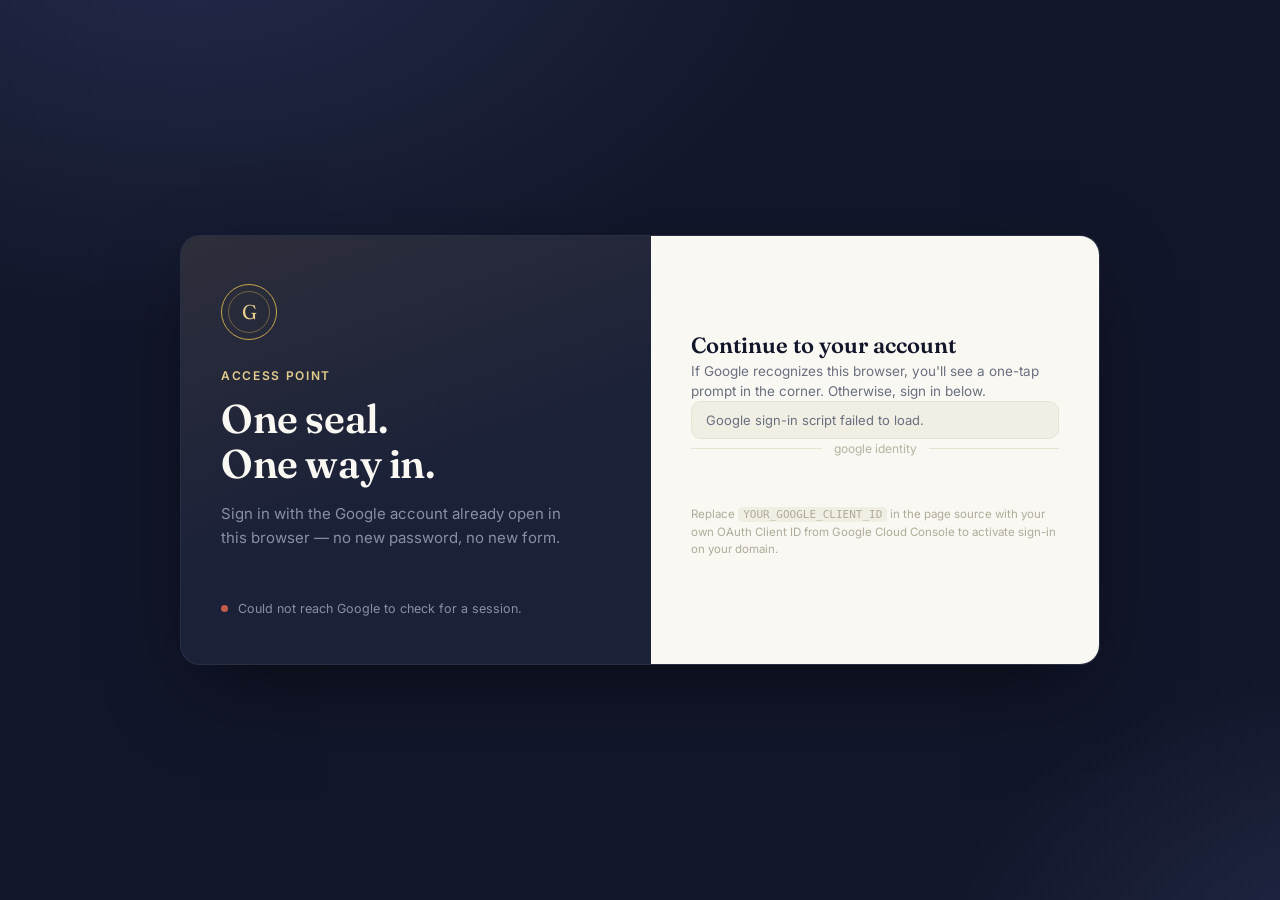
==== index.html @ 5fe0acb4 "Commit at 2026 July 15 0826" ====
<!DOCTYPE html>
<html lang="en">
<head>
<meta charset="UTF-8">
<meta name="viewport" content="width=device-width, initial-scale=1.0">
<title>Sign In — Access Point</title>
<link rel="preconnect" href="https://fonts.googleapis.com">
<link rel="preconnect" href="https://fonts.gstatic.com" crossorigin>
<link href="https://fonts.googleapis.com/css2?family=Fraunces:opsz,wght@9..144,400;9..144,600&family=Inter:wght@400;500;600;700&display=swap" rel="stylesheet">
<style>
  :root{
    --ink:#1B2138;
    --ink-deep:#12162A;
    --paper:#FAF8F3;
    --brass:#C9A54E;
    --brass-soft:#E4CD8C;
    --slate:#8890A8;
    --ok:#4E9E7A;
    --err:#C25B4A;
  }
  *{box-sizing:border-box;}
  html,body{margin:0;padding:0;}
  body{
    min-height:100vh;
    background:
      radial-gradient(1100px 700px at 15% -10%, #232B4A 0%, transparent 60%),
      radial-gradient(900px 600px at 110% 110%, #232B4A 0%, transparent 55%),
      var(--ink-deep);
    font-family:'Inter', sans-serif;
    color:var(--paper);
    display:flex;
    align-items:center;
    justify-content:center;
    padding:24px;
  }

  .stage{
    width:100%;
    max-width:920px;
    display:grid;
    grid-template-columns: 1.05fr 1fr;
    background:var(--ink);
    border-radius:20px;
    overflow:hidden;
    box-shadow: 0 30px 80px -20px rgba(0,0,0,0.6);
    border:1px solid rgba(255,255,255,0.06);
  }

  /* ---- Left: identity / brand panel ---- */
  .brand{
    padding:48px 40px;
    display:flex;
    flex-direction:column;
    justify-content:space-between;
    position:relative;
    background:
      linear-gradient(160deg, rgba(201,165,78,0.10), transparent 55%);
  }
  .seal{
    width:56px;height:56px;
    border-radius:50%;
    border:1.5px solid var(--brass);
    display:flex;align-items:center;justify-content:center;
    position:relative;
    flex-shrink:0;
  }
  .seal::before{
    content:"";
    position:absolute;
    inset:6px;
    border:1px solid rgba(201,165,78,0.45);
    border-radius:50%;
  }
  .seal span{
    font-family:'Fraunces', serif;
    font-size:20px;
    color:var(--brass-soft);
  }
  .eyebrow{
    font-size:12px;
    letter-spacing:0.14em;
    text-transform:uppercase;
    color:var(--brass-soft);
    margin:28px 0 14px;
    font-weight:600;
  }
  h1{
    font-family:'Fraunces', serif;
    font-weight:600;
    font-size:clamp(28px, 3.4vw, 40px);
    line-height:1.12;
    margin:0 0 16px;
    letter-spacing:-0.01em;
  }
  .lede{
    color:var(--slate);
    font-size:15px;
    line-height:1.6;
    max-width:38ch;
  }
  .stamp-row{
    display:flex;
    align-items:center;
    gap:10px;
    margin-top:36px;
    font-size:12.5px;
    color:var(--slate);
  }
  .stamp-row .dot{
    width:7px;height:7px;border-radius:50%;
    background:var(--slate);
    transition:background .25s ease, box-shadow .25s ease;
  }
  .stamp-row.detected .dot{ background:var(--ok); box-shadow:0 0 0 4px rgba(78,158,122,0.18);}
  .stamp-row.none .dot{ background:var(--slate); }
  .stamp-row.error .dot{ background:var(--err); }

  /* ---- Right: action panel ---- */
  .panel{
    background:var(--paper);
    color:var(--ink-deep);
    padding:48px 40px;
    display:flex;
    flex-direction:column;
    justify-content:center;
    gap:20px;
  }
  .panel h2{
    font-family:'Fraunces', serif;
    font-size:22px;
    font-weight:600;
    margin:0 0 2px;
  }
  .panel p.sub{
    margin:0;
    font-size:13.5px;
    color:#6B7080;
    line-height:1.5;
  }

  #status-line{
    font-size:13px;
    padding:10px 14px;
    border-radius:10px;
    background:#F1EEE4;
    color:#6B7080;
    border:1px solid #E7E2D2;
    min-height:18px;
    display:flex;
    align-items:center;
    gap:8px;
  }
  #status-line.checking::before{
    content:"";
    width:12px;height:12px;
    border-radius:50%;
    border:2px solid #C9A54E;
    border-top-color:transparent;
    animation:spin .7s linear infinite;
    flex-shrink:0;
  }
  @keyframes spin{to{transform:rotate(360deg);}}

  #gsi-button-holder{
    display:flex;
    justify-content:center;
    min-height:44px;
  }

  .divider{
    display:flex;align-items:center;gap:12px;
    color:#B7B2A0; font-size:12px;
    margin:2px 0;
  }
  .divider::before, .divider::after{
    content:"";flex:1;height:1px;background:#E7E2D2;
  }

  .profile-card{
    display:none;
    align-items:center;
    gap:14px;
    padding:16px;
    border-radius:14px;
    background:#FFFFFF;
    border:1px solid #E7E2D2;
  }
  .profile-card.show{ display:flex; }
  .profile-card img{
    width:48px;height:48px;border-radius:50%;
    border:2px solid var(--brass);
  }
  .profile-card .who{ flex:1; min-width:0; }
  .profile-card .who .name{ font-weight:600; font-size:14.5px; }
  .profile-card .who .mail{ font-size:12.5px; color:#8890A8; overflow:hidden; text-overflow:ellipsis; white-space:nowrap; }
  .signout{
    border:none; background:none; color:#C25B4A;
    font-size:12.5px; font-weight:600; cursor:pointer;
    padding:6px 10px; border-radius:8px;
  }
  .signout:hover{ background:#FBEDEA; }

  .fine-print{
    font-size:11.5px;
    color:#B0AB98;
    line-height:1.5;
    margin-top:4px;
  }
  .fine-print code{
    background:#F1EEE4;
    padding:1px 5px;
    border-radius:4px;
    font-size:11px;
  }

  @media (max-width: 760px){
    .stage{ grid-template-columns: 1fr; border-radius:16px; }
    .brand{ padding:36px 26px 28px; }
    .panel{ padding:32px 26px 40px; }
    .stamp-row{ margin-top:26px; }
  }

  :focus-visible{
    outline:2px solid var(--brass);
    outline-offset:2px;
  }
</style>
</head>
<body>

<div class="stage">

  <!-- Left: brand / detection status -->
  <div class="brand">
    <div>
      <div class="seal"><span>G</span></div>
      <div class="eyebrow">Access Point</div>
      <h1>One seal.<br>One way in.</h1>
      <p class="lede">Sign in with the Google account already open in this browser — no new password, no new form.</p>
    </div>

    <div class="stamp-row" id="stamp-row">
      <div class="dot"></div>
      <span id="stamp-text">Checking this browser for a Google session…</span>
    </div>
  </div>

  <!-- Right: action panel -->
  <div class="panel">

    <div id="signed-out-view">
      <h2>Continue to your account</h2>
      <p class="sub">If Google recognizes this browser, you'll see a one-tap prompt in the corner. Otherwise, sign in below.</p>

      <div id="status-line" class="checking">Looking for an active Google session…</div>

      <div class="divider">google identity</div>

      <div id="gsi-button-holder"></div>

      <p class="fine-print">
        Replace <code>YOUR_GOOGLE_CLIENT_ID</code> in the page source with your own OAuth Client ID from
        Google Cloud Console to activate sign-in on your domain.
      </p>
    </div>

    <div class="profile-card" id="profile-card">
      <img id="profile-pic" src="" alt="">
      <div class="who">
        <div class="name" id="profile-name">—</div>
        <div class="mail" id="profile-email">—</div>
      </div>
      <button class="signout" id="signout-btn">Sign out</button>
    </div>

  </div>
</div>

<!-- Google Identity Services -->
<script src="https://accounts.google.com/gsi/client" async defer></script>
<script>
  // ---- Configuration -------------------------------------------------
  // Get this from https://console.cloud.google.com/apis/credentials
  // (OAuth 2.0 Client ID, type "Web application", with this page's
  // origin added under "Authorized JavaScript origins").
  const GOOGLE_CLIENT_ID = "852972782243-pnji4tmi615jqk0qb2j1qa8a86jqrdcu.apps.googleusercontent.com";
  // ---------------------------------------------------------------------

  const stampRow   = document.getElementById('stamp-row');
  const stampText  = document.getElementById('stamp-text');
  const statusLine = document.getElementById('status-line');
  const signedOutView = document.getElementById('signed-out-view');
  const profileCard   = document.getElementById('profile-card');

  function setStamp(mode, text){
    stampRow.className = 'stamp-row ' + mode;
    stampText.textContent = text;
  }

  function decodeJwt(token){
    try{
      const base = token.split('.')[1].replace(/-/g,'+').replace(/_/g,'/');
      return JSON.parse(decodeURIComponent(escape(atob(base))));
    }catch(e){ return null; }
  }

  function showSignedIn(profile){
    signedOutView.style.display = 'none';
    profileCard.classList.add('show');
    document.getElementById('profile-pic').src = profile.picture || '';
    document.getElementById('profile-name').textContent = profile.name || 'Signed in';
    document.getElementById('profile-email').textContent = profile.email || '';
    setStamp('detected', 'Signed in as ' + (profile.email || 'Google user'));
  }

  function handleCredentialResponse(response){
    const profile = decodeJwt(response.credential);
    if (profile){
      showSignedIn(profile);
    } else {
      statusLine.classList.remove('checking');
      statusLine.textContent = 'Could not read the sign-in response.';
      setStamp('error', 'Something went wrong reading the session.');
    }
  }

  document.getElementById('signout-btn').addEventListener('click', () => {
    profileCard.classList.remove('show');
    signedOutView.style.display = '';
    statusLine.classList.add('checking');
    statusLine.textContent = 'Looking for an active Google session…';
    setStamp('', 'Checking this browser for a Google session…');
    if (window.google && google.accounts && google.accounts.id){
      google.accounts.id.disableAutoSelect();
      initGoogle(); // re-arm the prompt
    }
  });

  function initGoogle(){
    if (!window.google || !google.accounts || !google.accounts.id){
      statusLine.classList.remove('checking');
      statusLine.textContent = 'Google sign-in script failed to load.';
      setStamp('error', 'Could not reach Google to check for a session.');
      return;
    }

    google.accounts.id.initialize({
      client_id: GOOGLE_CLIENT_ID,
      callback: handleCredentialResponse,
      auto_select: true,     // sign back in automatically if a session was chosen before
      cancel_on_tap_outside: false
    });

    // Always render the explicit "Sign in with Google" button as a fallback.
    google.accounts.id.renderButton(
      document.getElementById('gsi-button-holder'),
      { theme: 'outline', size: 'large', shape: 'pill', text: 'continue_with', width: 280 }
    );

    // One Tap: this is what silently checks the browser for an existing
    // Google session and, if found, shows a small corner prompt.
    google.accounts.id.prompt((notification) => {
      if (notification.isNotDisplayed && notification.isNotDisplayed()){
        const reason = notification.getNotDisplayedReason ? notification.getNotDisplayedReason() : '';
        statusLine.classList.remove('checking');
        if (reason === 'opt_out_or_no_session'){
          statusLine.textContent = 'No active Google session found in this browser.';
          setStamp('none', 'No Google session detected — sign in manually.');
        } else {
          statusLine.textContent = 'One Tap unavailable (' + (reason || 'unknown reason') + '). Use the button below.';
          setStamp('none', 'One Tap unavailable — sign in manually.');
        }
      } else if (notification.isSkippedMoment && notification.isSkippedMoment()){
        statusLine.classList.remove('checking');
        statusLine.textContent = 'Prompt dismissed. Use the button below any time.';
        setStamp('none', 'Session check skipped — sign in manually.');
      } else if (notification.isDismissedMoment && notification.isDismissedMoment()){
        statusLine.classList.remove('checking');
        statusLine.textContent = 'Prompt closed. Use the button below any time.';
      }
    });
  }

  window.addEventListener('load', () => {
    // small delay lets the GSI script (async) finish attaching to window.google
    setTimeout(initGoogle, 300);
  });
</script>

</body>
</html>
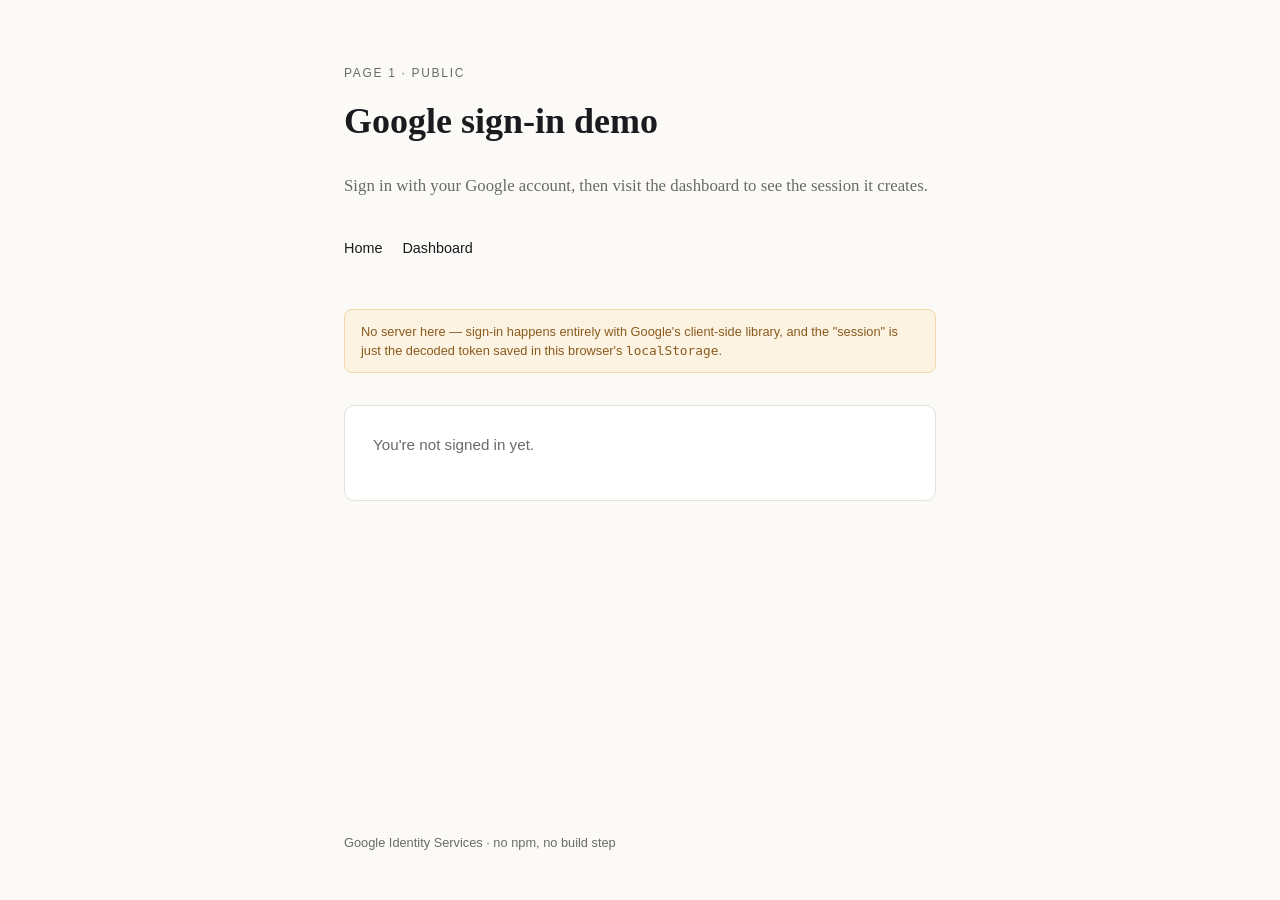
==== commit 7b66dcc6: "Commit at 2026 July 15 0826" ====
--- a/index.html
+++ b/index.html
@@ -1,391 +1,99 @@
-<!DOCTYPE html>
+<!doctype html>
 <html lang="en">
 <head>
-<meta charset="UTF-8">
-<meta name="viewport" content="width=device-width, initial-scale=1.0">
-<title>Sign In — Access Point</title>
-<link rel="preconnect" href="https://fonts.googleapis.com">
-<link rel="preconnect" href="https://fonts.gstatic.com" crossorigin>
-<link href="https://fonts.googleapis.com/css2?family=Fraunces:opsz,wght@9..144,400;9..144,600&family=Inter:wght@400;500;600;700&display=swap" rel="stylesheet">
-<style>
-  :root{
-    --ink:#1B2138;
-    --ink-deep:#12162A;
-    --paper:#FAF8F3;
-    --brass:#C9A54E;
-    --brass-soft:#E4CD8C;
-    --slate:#8890A8;
-    --ok:#4E9E7A;
-    --err:#C25B4A;
-  }
-  *{box-sizing:border-box;}
-  html,body{margin:0;padding:0;}
-  body{
-    min-height:100vh;
-    background:
-      radial-gradient(1100px 700px at 15% -10%, #232B4A 0%, transparent 60%),
-      radial-gradient(900px 600px at 110% 110%, #232B4A 0%, transparent 55%),
-      var(--ink-deep);
-    font-family:'Inter', sans-serif;
-    color:var(--paper);
-    display:flex;
-    align-items:center;
-    justify-content:center;
-    padding:24px;
-  }
-
-  .stage{
-    width:100%;
-    max-width:920px;
-    display:grid;
-    grid-template-columns: 1.05fr 1fr;
-    background:var(--ink);
-    border-radius:20px;
-    overflow:hidden;
-    box-shadow: 0 30px 80px -20px rgba(0,0,0,0.6);
-    border:1px solid rgba(255,255,255,0.06);
-  }
-
-  /* ---- Left: identity / brand panel ---- */
-  .brand{
-    padding:48px 40px;
-    display:flex;
-    flex-direction:column;
-    justify-content:space-between;
-    position:relative;
-    background:
-      linear-gradient(160deg, rgba(201,165,78,0.10), transparent 55%);
-  }
-  .seal{
-    width:56px;height:56px;
-    border-radius:50%;
-    border:1.5px solid var(--brass);
-    display:flex;align-items:center;justify-content:center;
-    position:relative;
-    flex-shrink:0;
-  }
-  .seal::before{
-    content:"";
-    position:absolute;
-    inset:6px;
-    border:1px solid rgba(201,165,78,0.45);
-    border-radius:50%;
-  }
-  .seal span{
-    font-family:'Fraunces', serif;
-    font-size:20px;
-    color:var(--brass-soft);
-  }
-  .eyebrow{
-    font-size:12px;
-    letter-spacing:0.14em;
-    text-transform:uppercase;
-    color:var(--brass-soft);
-    margin:28px 0 14px;
-    font-weight:600;
-  }
-  h1{
-    font-family:'Fraunces', serif;
-    font-weight:600;
-    font-size:clamp(28px, 3.4vw, 40px);
-    line-height:1.12;
-    margin:0 0 16px;
-    letter-spacing:-0.01em;
-  }
-  .lede{
-    color:var(--slate);
-    font-size:15px;
-    line-height:1.6;
-    max-width:38ch;
-  }
-  .stamp-row{
-    display:flex;
-    align-items:center;
-    gap:10px;
-    margin-top:36px;
-    font-size:12.5px;
-    color:var(--slate);
-  }
-  .stamp-row .dot{
-    width:7px;height:7px;border-radius:50%;
-    background:var(--slate);
-    transition:background .25s ease, box-shadow .25s ease;
-  }
-  .stamp-row.detected .dot{ background:var(--ok); box-shadow:0 0 0 4px rgba(78,158,122,0.18);}
-  .stamp-row.none .dot{ background:var(--slate); }
-  .stamp-row.error .dot{ background:var(--err); }
-
-  /* ---- Right: action panel ---- */
-  .panel{
-    background:var(--paper);
-    color:var(--ink-deep);
-    padding:48px 40px;
-    display:flex;
-    flex-direction:column;
-    justify-content:center;
-    gap:20px;
-  }
-  .panel h2{
-    font-family:'Fraunces', serif;
-    font-size:22px;
-    font-weight:600;
-    margin:0 0 2px;
-  }
-  .panel p.sub{
-    margin:0;
-    font-size:13.5px;
-    color:#6B7080;
-    line-height:1.5;
-  }
-
-  #status-line{
-    font-size:13px;
-    padding:10px 14px;
-    border-radius:10px;
-    background:#F1EEE4;
-    color:#6B7080;
-    border:1px solid #E7E2D2;
-    min-height:18px;
-    display:flex;
-    align-items:center;
-    gap:8px;
-  }
-  #status-line.checking::before{
-    content:"";
-    width:12px;height:12px;
-    border-radius:50%;
-    border:2px solid #C9A54E;
-    border-top-color:transparent;
-    animation:spin .7s linear infinite;
-    flex-shrink:0;
-  }
-  @keyframes spin{to{transform:rotate(360deg);}}
-
-  #gsi-button-holder{
-    display:flex;
-    justify-content:center;
-    min-height:44px;
-  }
-
-  .divider{
-    display:flex;align-items:center;gap:12px;
-    color:#B7B2A0; font-size:12px;
-    margin:2px 0;
-  }
-  .divider::before, .divider::after{
-    content:"";flex:1;height:1px;background:#E7E2D2;
-  }
-
-  .profile-card{
-    display:none;
-    align-items:center;
-    gap:14px;
-    padding:16px;
-    border-radius:14px;
-    background:#FFFFFF;
-    border:1px solid #E7E2D2;
-  }
-  .profile-card.show{ display:flex; }
-  .profile-card img{
-    width:48px;height:48px;border-radius:50%;
-    border:2px solid var(--brass);
-  }
-  .profile-card .who{ flex:1; min-width:0; }
-  .profile-card .who .name{ font-weight:600; font-size:14.5px; }
-  .profile-card .who .mail{ font-size:12.5px; color:#8890A8; overflow:hidden; text-overflow:ellipsis; white-space:nowrap; }
-  .signout{
-    border:none; background:none; color:#C25B4A;
-    font-size:12.5px; font-weight:600; cursor:pointer;
-    padding:6px 10px; border-radius:8px;
-  }
-  .signout:hover{ background:#FBEDEA; }
-
-  .fine-print{
-    font-size:11.5px;
-    color:#B0AB98;
-    line-height:1.5;
-    margin-top:4px;
-  }
-  .fine-print code{
-    background:#F1EEE4;
-    padding:1px 5px;
-    border-radius:4px;
-    font-size:11px;
-  }
-
-  @media (max-width: 760px){
-    .stage{ grid-template-columns: 1fr; border-radius:16px; }
-    .brand{ padding:36px 26px 28px; }
-    .panel{ padding:32px 26px 40px; }
-    .stamp-row{ margin-top:26px; }
-  }
-
-  :focus-visible{
-    outline:2px solid var(--brass);
-    outline-offset:2px;
-  }
-</style>
+  <meta charset="utf-8" />
+  <meta name="viewport" content="width=device-width, initial-scale=1" />
+  <title>Home · Google session demo</title>
+  <link rel="stylesheet" href="styles.css" />
+  <script src="https://accounts.google.com/gsi/client" async defer></script>
 </head>
 <body>
+  <div class="shell">
+    <div class="eyebrow">Page 1 · Public</div>
+    <h1>Google sign-in demo</h1>
+    <p class="lede">
+      Sign in with your Google account, then visit the dashboard to see the
+      session it creates.
+    </p>
 
-<div class="stage">
+    <nav>
+      <a href="index.html">Home</a>
+      <a href="dashboard.html">Dashboard</a>
+    </nav>
 
-  <!-- Left: brand / detection status -->
-  <div class="brand">
-    <div>
-      <div class="seal"><span>G</span></div>
-      <div class="eyebrow">Access Point</div>
-      <h1>One seal.<br>One way in.</h1>
-      <p class="lede">Sign in with the Google account already open in this browser — no new password, no new form.</p>
+    <div class="warn">
+      No server here — sign-in happens entirely with Google's client-side
+      library, and the "session" is just the decoded token saved in this
+      browser's <code>localStorage</code>.
     </div>
 
-    <div class="stamp-row" id="stamp-row">
-      <div class="dot"></div>
-      <span id="stamp-text">Checking this browser for a Google session…</span>
+    <div class="card">
+      <div id="signed-out-view">
+        <p class="empty-state" style="margin-top: 0">You're not signed in yet.</p>
+        <div id="g_id_onload"
+             data-client_id="YOUR_GOOGLE_CLIENT_ID.apps.googleusercontent.com"
+             data-callback="handleCredentialResponse"
+             data-auto_prompt="false">
+        </div>
+        <div class="g_id_signin"
+             data-type="standard"
+             data-theme="filled_black"
+             data-size="large"
+             data-shape="pill"
+             data-text="signin_with">
+        </div>
+      </div>
+
+      <div id="signed-in-view" style="display: none">
+        <div class="profile-row">
+          <img id="profile-pic" src="" alt="" referrerpolicy="no-referrer" />
+          <div>
+            <div class="profile-name" id="profile-name"></div>
+            <div class="profile-email" id="profile-email"></div>
+          </div>
+        </div>
+        <a href="dashboard.html">Go to dashboard →</a>
+        <br />
+        <button class="signout-btn" id="signout-btn">Sign out</button>
+      </div>
     </div>
+
+    <footer>Google Identity Services · no npm, no build step</footer>
   </div>
 
-  <!-- Right: action panel -->
-  <div class="panel">
-
-    <div id="signed-out-view">
-      <h2>Continue to your account</h2>
-      <p class="sub">If Google recognizes this browser, you'll see a one-tap prompt in the corner. Otherwise, sign in below.</p>
-
-      <div id="status-line" class="checking">Looking for an active Google session…</div>
-
-      <div class="divider">google identity</div>
-
-      <div id="gsi-button-holder"></div>
-
-      <p class="fine-print">
-        Replace <code>YOUR_GOOGLE_CLIENT_ID</code> in the page source with your own OAuth Client ID from
-        Google Cloud Console to activate sign-in on your domain.
-      </p>
-    </div>
-
-    <div class="profile-card" id="profile-card">
-      <img id="profile-pic" src="" alt="">
-      <div class="who">
-        <div class="name" id="profile-name">—</div>
-        <div class="mail" id="profile-email">—</div>
-      </div>
-      <button class="signout" id="signout-btn">Sign out</button>
-    </div>
-
-  </div>
-</div>
-
-<!-- Google Identity Services -->
-<script src="https://accounts.google.com/gsi/client" async defer></script>
-<script>
-  // ---- Configuration -------------------------------------------------
-  // Get this from https://console.cloud.google.com/apis/credentials
-  // (OAuth 2.0 Client ID, type "Web application", with this page's
-  // origin added under "Authorized JavaScript origins").
-  const GOOGLE_CLIENT_ID = "852972782243-pnji4tmi615jqk0qb2j1qa8a86jqrdcu.apps.googleusercontent.com";
-  // ---------------------------------------------------------------------
-
-  const stampRow   = document.getElementById('stamp-row');
-  const stampText  = document.getElementById('stamp-text');
-  const statusLine = document.getElementById('status-line');
-  const signedOutView = document.getElementById('signed-out-view');
-  const profileCard   = document.getElementById('profile-card');
-
-  function setStamp(mode, text){
-    stampRow.className = 'stamp-row ' + mode;
-    stampText.textContent = text;
-  }
-
-  function decodeJwt(token){
-    try{
-      const base = token.split('.')[1].replace(/-/g,'+').replace(/_/g,'/');
-      return JSON.parse(decodeURIComponent(escape(atob(base))));
-    }catch(e){ return null; }
-  }
-
-  function showSignedIn(profile){
-    signedOutView.style.display = 'none';
-    profileCard.classList.add('show');
-    document.getElementById('profile-pic').src = profile.picture || '';
-    document.getElementById('profile-name').textContent = profile.name || 'Signed in';
-    document.getElementById('profile-email').textContent = profile.email || '';
-    setStamp('detected', 'Signed in as ' + (profile.email || 'Google user'));
-  }
-
-  function handleCredentialResponse(response){
-    const profile = decodeJwt(response.credential);
-    if (profile){
-      showSignedIn(profile);
-    } else {
-      statusLine.classList.remove('checking');
-      statusLine.textContent = 'Could not read the sign-in response.';
-      setStamp('error', 'Something went wrong reading the session.');
-    }
-  }
-
-  document.getElementById('signout-btn').addEventListener('click', () => {
-    profileCard.classList.remove('show');
-    signedOutView.style.display = '';
-    statusLine.classList.add('checking');
-    statusLine.textContent = 'Looking for an active Google session…';
-    setStamp('', 'Checking this browser for a Google session…');
-    if (window.google && google.accounts && google.accounts.id){
-      google.accounts.id.disableAutoSelect();
-      initGoogle(); // re-arm the prompt
-    }
-  });
-
-  function initGoogle(){
-    if (!window.google || !google.accounts || !google.accounts.id){
-      statusLine.classList.remove('checking');
-      statusLine.textContent = 'Google sign-in script failed to load.';
-      setStamp('error', 'Could not reach Google to check for a session.');
-      return;
+  <script src="session.js"></script>
+  <script>
+    function handleCredentialResponse(response) {
+      saveSession(response.credential);
+      renderView();
     }
 
-    google.accounts.id.initialize({
-      client_id: GOOGLE_CLIENT_ID,
-      callback: handleCredentialResponse,
-      auto_select: true,     // sign back in automatically if a session was chosen before
-      cancel_on_tap_outside: false
+    function renderView() {
+      const session = getSession();
+      const signedOut = document.getElementById("signed-out-view");
+      const signedIn = document.getElementById("signed-in-view");
+
+      if (session) {
+        signedOut.style.display = "none";
+        signedIn.style.display = "block";
+        document.getElementById("profile-pic").src = session.picture;
+        document.getElementById("profile-name").textContent = session.name;
+        document.getElementById("profile-email").textContent = session.email;
+      } else {
+        signedOut.style.display = "block";
+        signedIn.style.display = "none";
+      }
+    }
+
+    document.getElementById("signout-btn").addEventListener("click", () => {
+      clearSession();
+      if (window.google?.accounts?.id) {
+        google.accounts.id.disableAutoSelect();
+      }
+      renderView();
     });
 
-    // Always render the explicit "Sign in with Google" button as a fallback.
-    google.accounts.id.renderButton(
-      document.getElementById('gsi-button-holder'),
-      { theme: 'outline', size: 'large', shape: 'pill', text: 'continue_with', width: 280 }
-    );
-
-    // One Tap: this is what silently checks the browser for an existing
-    // Google session and, if found, shows a small corner prompt.
-    google.accounts.id.prompt((notification) => {
-      if (notification.isNotDisplayed && notification.isNotDisplayed()){
-        const reason = notification.getNotDisplayedReason ? notification.getNotDisplayedReason() : '';
-        statusLine.classList.remove('checking');
-        if (reason === 'opt_out_or_no_session'){
-          statusLine.textContent = 'No active Google session found in this browser.';
-          setStamp('none', 'No Google session detected — sign in manually.');
-        } else {
-          statusLine.textContent = 'One Tap unavailable (' + (reason || 'unknown reason') + '). Use the button below.';
-          setStamp('none', 'One Tap unavailable — sign in manually.');
-        }
-      } else if (notification.isSkippedMoment && notification.isSkippedMoment()){
-        statusLine.classList.remove('checking');
-        statusLine.textContent = 'Prompt dismissed. Use the button below any time.';
-        setStamp('none', 'Session check skipped — sign in manually.');
-      } else if (notification.isDismissedMoment && notification.isDismissedMoment()){
-        statusLine.classList.remove('checking');
-        statusLine.textContent = 'Prompt closed. Use the button below any time.';
-      }
-    });
-  }
-
-  window.addEventListener('load', () => {
-    // small delay lets the GSI script (async) finish attaching to window.google
-    setTimeout(initGoogle, 300);
-  });
-</script>
-
+    renderView();
+  </script>
 </body>
 </html>
--- a/styles.css
+++ b/styles.css
@@ -0,0 +1,154 @@
+:root {
+  --ink: #1b1b1f;
+  --paper: #fbfaf7;
+  --line: #e3e1da;
+  --accent: #2f5d50;
+  --accent-soft: #e7efec;
+  --muted: #6b6a66;
+}
+
+* {
+  box-sizing: border-box;
+}
+
+body {
+  margin: 0;
+  background: var(--paper);
+  color: var(--ink);
+  font-family: "Iowan Old Style", "Palatino Linotype", Georgia, serif;
+  line-height: 1.5;
+}
+
+.shell {
+  max-width: 640px;
+  margin: 0 auto;
+  padding: 4rem 1.5rem 3rem;
+  min-height: 100vh;
+  display: flex;
+  flex-direction: column;
+}
+
+.eyebrow {
+  font-family: -apple-system, BlinkMacSystemFont, "Segoe UI", sans-serif;
+  font-size: 0.75rem;
+  letter-spacing: 0.14em;
+  text-transform: uppercase;
+  color: var(--muted);
+  margin-bottom: 0.75rem;
+}
+
+h1 {
+  font-size: 2.25rem;
+  margin: 0 0 0.5rem;
+  font-weight: 600;
+}
+
+p.lede {
+  color: var(--muted);
+  font-size: 1.05rem;
+  margin-bottom: 2.5rem;
+}
+
+nav {
+  display: flex;
+  gap: 1.25rem;
+  font-family: -apple-system, BlinkMacSystemFont, "Segoe UI", sans-serif;
+  font-size: 0.9rem;
+  margin-bottom: 3rem;
+}
+
+nav a {
+  color: var(--ink);
+  text-decoration: none;
+  border-bottom: 1px solid transparent;
+}
+
+nav a:hover,
+nav a:focus-visible {
+  border-bottom-color: var(--accent);
+}
+
+.card {
+  border: 1px solid var(--line);
+  border-radius: 10px;
+  padding: 1.75rem;
+  background: white;
+}
+
+.signout-btn {
+  font-family: -apple-system, BlinkMacSystemFont, "Segoe UI", sans-serif;
+  font-size: 0.85rem;
+  background: transparent;
+  border: 1px solid var(--line);
+  border-radius: 8px;
+  padding: 0.55rem 1rem;
+  cursor: pointer;
+  color: var(--ink);
+  margin-top: 1.5rem;
+}
+
+.signout-btn:hover,
+.signout-btn:focus-visible {
+  border-color: var(--accent);
+}
+
+.profile-row {
+  display: flex;
+  align-items: center;
+  gap: 1rem;
+  margin-bottom: 1.5rem;
+}
+
+.profile-row img {
+  border-radius: 50%;
+  width: 56px;
+  height: 56px;
+}
+
+.profile-name {
+  font-weight: 600;
+  font-size: 1.1rem;
+}
+
+.profile-email {
+  color: var(--muted);
+  font-family: -apple-system, BlinkMacSystemFont, "Segoe UI", sans-serif;
+  font-size: 0.9rem;
+}
+
+.token-box {
+  font-family: "SF Mono", Menlo, Consolas, monospace;
+  font-size: 0.8rem;
+  background: var(--accent-soft);
+  border-radius: 8px;
+  padding: 1rem;
+  overflow-x: auto;
+  white-space: pre-wrap;
+  word-break: break-all;
+  color: #1e3a32;
+}
+
+.empty-state {
+  color: var(--muted);
+  font-family: -apple-system, BlinkMacSystemFont, "Segoe UI", sans-serif;
+  font-size: 0.95rem;
+}
+
+.warn {
+  font-family: -apple-system, BlinkMacSystemFont, "Segoe UI", sans-serif;
+  font-size: 0.8rem;
+  color: #8a5a1d;
+  background: #fdf3e2;
+  border: 1px solid #f0d8ab;
+  border-radius: 8px;
+  padding: 0.75rem 1rem;
+  margin-bottom: 2rem;
+}
+
+footer {
+  margin-top: auto;
+  padding-top: 3rem;
+  font-family: -apple-system, BlinkMacSystemFont, "Segoe UI", sans-serif;
+  font-size: 0.8rem;
+  color: var(--muted);
+}
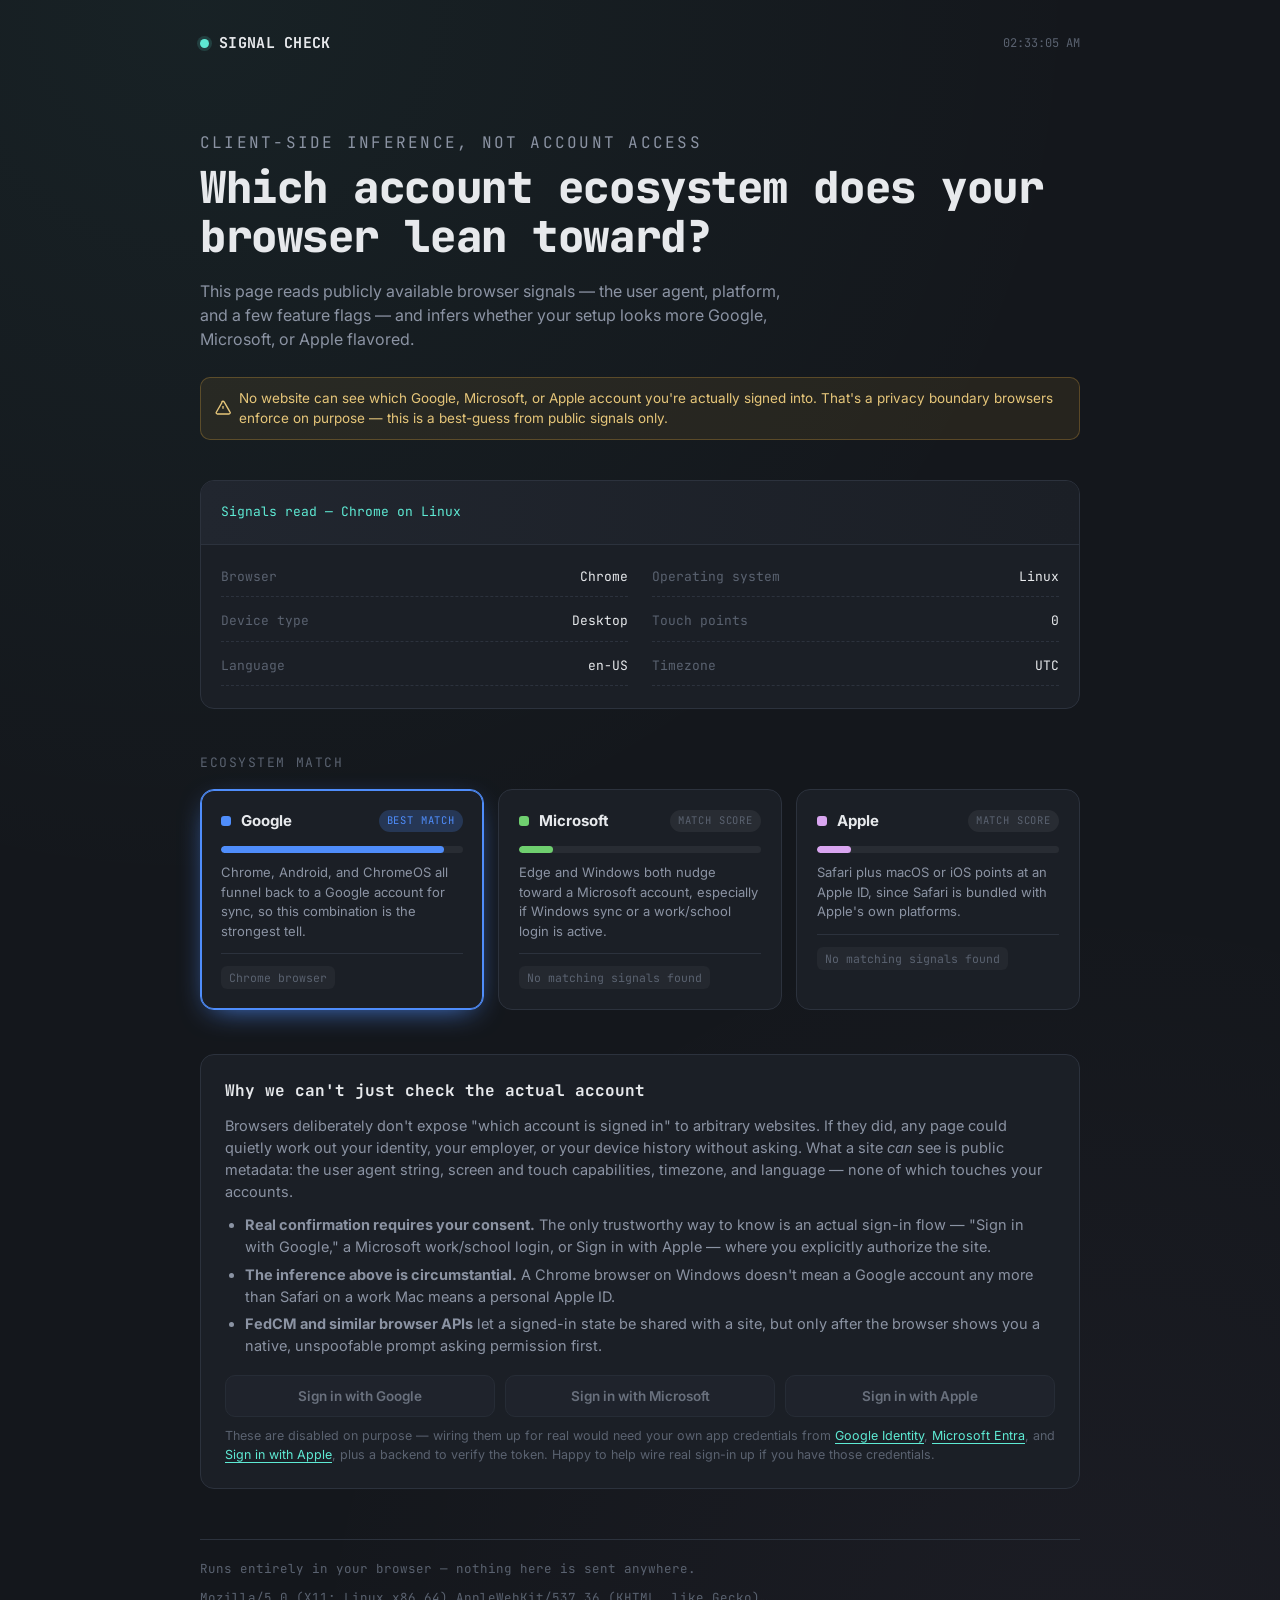
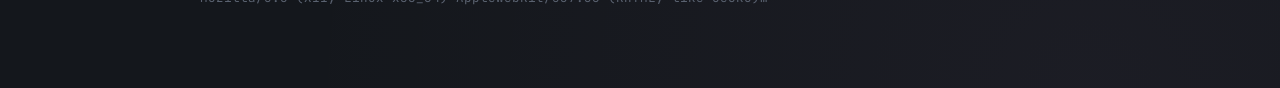
==== commit 67f961e2: "Commit at 2026 July 15 1019" ====
--- a/index.html
+++ b/index.html
@@ -1,99 +1,556 @@
-<!doctype html>
+<!DOCTYPE html>
 <html lang="en">
 <head>
-  <meta charset="utf-8" />
-  <meta name="viewport" content="width=device-width, initial-scale=1" />
-  <title>Home · Google session demo</title>
-  <link rel="stylesheet" href="styles.css" />
-  <script src="https://accounts.google.com/gsi/client" async defer></script>
+<meta charset="UTF-8">
+<meta name="viewport" content="width=device-width, initial-scale=1.0">
+<title>Signal Check — which account ecosystem is your browser leaning toward?</title>
+<link rel="preconnect" href="https://fonts.googleapis.com">
+<link rel="preconnect" href="https://fonts.gstatic.com" crossorigin>
+<link href="https://fonts.googleapis.com/css2?family=JetBrains+Mono:wght@400;500;700;800&family=Inter:wght@400;500;600;700&display=swap" rel="stylesheet">
+<style>
+  :root{
+    --bg: #14171c;
+    --bg-panel: #1b1f26;
+    --bg-panel-raised: #21262f;
+    --line: #2c323d;
+    --text: #e7e9ec;
+    --text-dim: #8b93a3;
+    --text-faint: #5a6270;
+    --cyan: #5eead4;
+    --amber: #f5b942;
+    --google: #4f8dfb;
+    --microsoft: #6fcf6f;
+    --apple: #d9a5f0;
+    --danger: #f5716c;
+    --radius: 14px;
+    --mono: 'JetBrains Mono', ui-monospace, monospace;
+    --sans: 'Inter', system-ui, -apple-system, sans-serif;
+  }
+
+  *{ box-sizing: border-box; }
+  html{ scroll-behavior: smooth; }
+
+  body{
+    margin:0;
+    background: var(--bg);
+    background-image:
+      radial-gradient(circle at 15% 0%, rgba(94,234,212,0.05), transparent 45%),
+      radial-gradient(circle at 85% 100%, rgba(217,165,240,0.04), transparent 40%);
+    color: var(--text);
+    font-family: var(--sans);
+    line-height: 1.5;
+    -webkit-font-smoothing: antialiased;
+  }
+
+  a{ color: inherit; }
+
+  .wrap{
+    max-width: 920px;
+    margin: 0 auto;
+    padding: 32px 20px 80px;
+  }
+
+  /* ---------- header ---------- */
+  header{
+    display:flex;
+    align-items:center;
+    justify-content: space-between;
+    gap: 16px;
+    margin-bottom: 36px;
+    flex-wrap: wrap;
+  }
+  .brand{
+    display:flex;
+    align-items:center;
+    gap: 10px;
+    font-family: var(--mono);
+    font-weight: 700;
+    letter-spacing: 0.02em;
+    font-size: 15px;
+  }
+  .brand .dot{
+    width: 9px; height: 9px; border-radius: 50%;
+    background: var(--cyan);
+    box-shadow: 0 0 0 3px rgba(94,234,212,0.15);
+    animation: pulse 2.4s ease-in-out infinite;
+    flex-shrink: 0;
+  }
+  @keyframes pulse{
+    0%,100%{ box-shadow: 0 0 0 3px rgba(94,234,212,0.15); }
+    50%{ box-shadow: 0 0 0 6px rgba(94,234,212,0.06); }
+  }
+  .timestamp{
+    font-family: var(--mono);
+    font-size: 12px;
+    color: var(--text-faint);
+  }
+
+  /* ---------- hero ---------- */
+  .hero{
+    padding: 40px 0 8px;
+  }
+  .eyebrow{
+    font-family: var(--mono);
+    font-size: 12px;
+    text-transform: uppercase;
+    letter-spacing: 0.14em;
+    color: var(--cyan);
+    margin: 0 0 14px;
+  }
+  h1{
+    font-family: var(--mono);
+    font-size: clamp(28px, 5vw, 44px);
+    font-weight: 800;
+    line-height: 1.12;
+    margin: 0 0 18px;
+    letter-spacing: -0.01em;
+  }
+  .hero p{
+    color: var(--text-dim);
+    font-size: 16px;
+    max-width: 60ch;
+    margin: 0 0 8px;
+  }
+  .hero .caveat{
+    display:inline-flex;
+    align-items:center;
+    gap: 8px;
+    margin-top: 18px;
+    padding: 10px 14px;
+    background: rgba(245, 185, 66, 0.08);
+    border: 1px solid rgba(245, 185, 66, 0.25);
+    border-radius: 10px;
+    font-size: 13.5px;
+    color: #e6c67a;
+  }
+  .hero .caveat svg{ flex-shrink:0; }
+
+  /* ---------- scan panel ---------- */
+  .scan-panel{
+    margin-top: 32px;
+    background: var(--bg-panel);
+    border: 1px solid var(--line);
+    border-radius: var(--radius);
+    overflow: hidden;
+  }
+  .scan-strip{
+    position: relative;
+    height: 64px;
+    display:flex;
+    align-items:center;
+    padding: 0 20px;
+    border-bottom: 1px solid var(--line);
+    background: linear-gradient(90deg, var(--bg-panel-raised), var(--bg-panel));
+    overflow: hidden;
+  }
+  .scan-strip .label{
+    font-family: var(--mono);
+    font-size: 13px;
+    color: var(--text-dim);
+    z-index: 2;
+  }
+  .scan-strip .sweep{
+    position:absolute;
+    top:0; left: -30%;
+    width: 30%; height: 100%;
+    background: linear-gradient(90deg, transparent, rgba(94,234,212,0.18), transparent);
+    animation: sweep 2.2s ease-in-out infinite;
+  }
+  @keyframes sweep{
+    0%{ left: -30%; }
+    100%{ left: 100%; }
+  }
+  .scan-strip.done .sweep{ display:none; }
+  .scan-strip.done .label{ color: var(--cyan); }
+
+  .readout{
+    padding: 22px 20px;
+    display:grid;
+    grid-template-columns: repeat(2, 1fr);
+    gap: 14px 24px;
+    font-family: var(--mono);
+    font-size: 13px;
+  }
+  .readout .row{
+    display:flex;
+    justify-content: space-between;
+    gap: 12px;
+    border-bottom: 1px dashed var(--line);
+    padding-bottom: 10px;
+  }
+  .readout .k{ color: var(--text-faint); }
+  .readout .v{ color: var(--text); text-align: right; word-break: break-word; }
+  @media (max-width: 560px){
+    .readout{ grid-template-columns: 1fr; }
+  }
+
+  /* ---------- ecosystem cards ---------- */
+  .section-title{
+    font-family: var(--mono);
+    font-size: 13px;
+    text-transform: uppercase;
+    letter-spacing: 0.12em;
+    color: var(--text-faint);
+    margin: 44px 0 16px;
+  }
+
+  .cards{
+    display:grid;
+    grid-template-columns: repeat(3, 1fr);
+    gap: 14px;
+  }
+  @media (max-width: 700px){
+    .cards{ grid-template-columns: 1fr; }
+  }
+
+  .card{
+    background: var(--bg-panel);
+    border: 1px solid var(--line);
+    border-radius: var(--radius);
+    padding: 20px;
+    position: relative;
+    transition: border-color 0.3s ease, transform 0.3s ease;
+  }
+  .card.leader{
+    border-color: var(--accent, var(--cyan));
+    box-shadow: 0 0 0 1px var(--accent, var(--cyan)) inset, 0 8px 30px -12px var(--accent, var(--cyan));
+  }
+  .card-top{
+    display:flex;
+    align-items:center;
+    justify-content: space-between;
+    margin-bottom: 14px;
+  }
+  .card-name{
+    display:flex;
+    align-items:center;
+    gap:10px;
+    font-weight: 700;
+    font-size: 15px;
+  }
+  .card-name .swatch{
+    width: 10px; height: 10px; border-radius: 3px;
+    background: var(--accent);
+  }
+  .card-badge{
+    font-family: var(--mono);
+    font-size: 10.5px;
+    text-transform: uppercase;
+    letter-spacing: 0.08em;
+    padding: 3px 8px;
+    border-radius: 20px;
+    background: rgba(255,255,255,0.06);
+    color: var(--text-faint);
+  }
+  .card.leader .card-badge{
+    background: color-mix(in srgb, var(--accent) 22%, transparent);
+    color: var(--accent);
+  }
+  .meter{
+    height: 7px;
+    background: rgba(255,255,255,0.06);
+    border-radius: 20px;
+    overflow: hidden;
+    margin-bottom: 10px;
+  }
+  .meter-fill{
+    height: 100%;
+    background: var(--accent);
+    width: 0%;
+    border-radius: 20px;
+    transition: width 1s cubic-bezier(.16,1,.3,1);
+  }
+  .card-note{
+    font-size: 13px;
+    color: var(--text-dim);
+    margin: 0;
+  }
+  .card-signals{
+    margin-top: 12px;
+    padding-top: 12px;
+    border-top: 1px solid var(--line);
+    font-family: var(--mono);
+    font-size: 11.5px;
+    color: var(--text-faint);
+    display:flex;
+    flex-wrap:wrap;
+    gap: 6px;
+  }
+  .card-signals span{
+    background: rgba(255,255,255,0.04);
+    padding: 3px 8px;
+    border-radius: 6px;
+  }
+
+  /* ---------- explainer ---------- */
+  .explainer{
+    margin-top: 44px;
+    background: var(--bg-panel);
+    border: 1px solid var(--line);
+    border-radius: var(--radius);
+    padding: 24px;
+  }
+  .explainer h2{
+    font-family: var(--mono);
+    font-size: 16px;
+    margin: 0 0 12px;
+    display:flex;
+    align-items:center;
+    gap: 10px;
+  }
+  .explainer p{
+    color: var(--text-dim);
+    font-size: 14.5px;
+    margin: 0 0 12px;
+  }
+  .explainer ul{
+    margin: 0 0 12px;
+    padding-left: 20px;
+    color: var(--text-dim);
+    font-size: 14.5px;
+  }
+  .explainer li{ margin-bottom: 6px; }
+  .explainer a.link{
+    color: var(--cyan);
+    text-decoration: underline;
+    text-underline-offset: 3px;
+  }
+
+  /* ---------- try real sign-in ---------- */
+  .signin-row{
+    display:flex;
+    gap: 10px;
+    flex-wrap: wrap;
+    margin-top: 18px;
+  }
+  .signin-btn{
+    flex: 1 1 180px;
+    display:flex;
+    align-items:center;
+    justify-content:center;
+    gap: 8px;
+    padding: 12px 14px;
+    border-radius: 10px;
+    border: 1px solid var(--line);
+    background: var(--bg-panel-raised);
+    color: var(--text-dim);
+    font-family: var(--sans);
+    font-weight: 600;
+    font-size: 13.5px;
+    cursor: not-allowed;
+    opacity: 0.7;
+  }
+  .signin-note{
+    font-size: 12.5px;
+    color: var(--text-faint);
+    margin-top: 10px;
+  }
+
+  footer{
+    margin-top: 50px;
+    padding-top: 20px;
+    border-top: 1px solid var(--line);
+    display:flex;
+    justify-content: space-between;
+    flex-wrap: wrap;
+    gap: 10px;
+    font-size: 12.5px;
+    color: var(--text-faint);
+    font-family: var(--mono);
+  }
+
+  @media (prefers-reduced-motion: reduce){
+    .sweep, .brand .dot{ animation: none; }
+  }
+</style>
 </head>
 <body>
-  <div class="shell">
-    <div class="eyebrow">Page 1 · Public</div>
-    <h1>Google sign-in demo</h1>
-    <p class="lede">
-      Sign in with your Google account, then visit the dashboard to see the
-      session it creates.
-    </p>
-
-    <nav>
-      <a href="index.html">Home</a>
-      <a href="dashboard.html">Dashboard</a>
-    </nav>
-
-    <div class="warn">
-      No server here — sign-in happens entirely with Google's client-side
-      library, and the "session" is just the decoded token saved in this
-      browser's <code>localStorage</code>.
+<div class="wrap">
+
+  <header>
+    <div class="brand"><span class="dot"></span> SIGNAL CHECK</div>
+    <div class="timestamp" id="timestamp">—</div>
+  </header>
+
+  <div class="hero">
+    <p class="eyebrow">Client-side inference, not account access</p>
+    <h1>Which account ecosystem does your browser lean toward?</h1>
+    <p>This page reads publicly available browser signals — the user agent, platform, and a few feature flags — and infers whether your setup looks more Google, Microsoft, or Apple flavored.</p>
+    <div class="caveat">
+      <svg width="16" height="16" viewBox="0 0 24 24" fill="none" stroke="currentColor" stroke-width="2"><path d="M12 9v4M12 17h.01M10.29 3.86l-8.48 14.7A2 2 0 003.53 21h16.94a2 2 0 001.72-3.44l-8.48-14.7a2 2 0 00-3.46 0z"/></svg>
+      No website can see which Google, Microsoft, or Apple account you're actually signed into. That's a privacy boundary browsers enforce on purpose — this is a best-guess from public signals only.
     </div>
-
-    <div class="card">
-      <div id="signed-out-view">
-        <p class="empty-state" style="margin-top: 0">You're not signed in yet.</p>
-        <div id="g_id_onload"
-             data-client_id="YOUR_GOOGLE_CLIENT_ID.apps.googleusercontent.com"
-             data-callback="handleCredentialResponse"
-             data-auto_prompt="false">
-        </div>
-        <div class="g_id_signin"
-             data-type="standard"
-             data-theme="filled_black"
-             data-size="large"
-             data-shape="pill"
-             data-text="signin_with">
-        </div>
-      </div>
-
-      <div id="signed-in-view" style="display: none">
-        <div class="profile-row">
-          <img id="profile-pic" src="" alt="" referrerpolicy="no-referrer" />
-          <div>
-            <div class="profile-name" id="profile-name"></div>
-            <div class="profile-email" id="profile-email"></div>
-          </div>
-        </div>
-        <a href="dashboard.html">Go to dashboard →</a>
-        <br />
-        <button class="signout-btn" id="signout-btn">Sign out</button>
-      </div>
+  </div>
+
+  <div class="scan-panel">
+    <div class="scan-strip" id="scanStrip">
+      <div class="sweep"></div>
+      <div class="label" id="scanLabel">Reading browser signals…</div>
     </div>
-
-    <footer>Google Identity Services · no npm, no build step</footer>
+    <div class="readout" id="readout"></div>
   </div>
 
-  <script src="session.js"></script>
-  <script>
-    function handleCredentialResponse(response) {
-      saveSession(response.credential);
-      renderView();
-    }
-
-    function renderView() {
-      const session = getSession();
-      const signedOut = document.getElementById("signed-out-view");
-      const signedIn = document.getElementById("signed-in-view");
-
-      if (session) {
-        signedOut.style.display = "none";
-        signedIn.style.display = "block";
-        document.getElementById("profile-pic").src = session.picture;
-        document.getElementById("profile-name").textContent = session.name;
-        document.getElementById("profile-email").textContent = session.email;
-      } else {
-        signedOut.style.display = "block";
-        signedIn.style.display = "none";
-      }
-    }
-
-    document.getElementById("signout-btn").addEventListener("click", () => {
-      clearSession();
-      if (window.google?.accounts?.id) {
-        google.accounts.id.disableAutoSelect();
-      }
-      renderView();
+  <div class="section-title">Ecosystem match</div>
+  <div class="cards" id="cards"></div>
+
+  <div class="explainer">
+    <h2>Why we can't just check the actual account</h2>
+    <p>Browsers deliberately don't expose "which account is signed in" to arbitrary websites. If they did, any page could quietly work out your identity, your employer, or your device history without asking. What a site <em>can</em> see is public metadata: the user agent string, screen and touch capabilities, timezone, and language — none of which touches your accounts.</p>
+    <ul>
+      <li><strong>Real confirmation requires your consent.</strong> The only trustworthy way to know is an actual sign-in flow — "Sign in with Google," a Microsoft work/school login, or Sign in with Apple — where you explicitly authorize the site.</li>
+      <li><strong>The inference above is circumstantial.</strong> A Chrome browser on Windows doesn't mean a Google account any more than Safari on a work Mac means a personal Apple ID.</li>
+      <li><strong>FedCM and similar browser APIs</strong> let a signed-in state be shared with a site, but only after the browser shows you a native, unspoofable prompt asking permission first.</li>
+    </ul>
+    <div class="signin-row">
+      <button class="signin-btn" disabled title="Requires a real OAuth client ID — see note below">Sign in with Google</button>
+      <button class="signin-btn" disabled title="Requires a registered Azure AD app — see note below">Sign in with Microsoft</button>
+      <button class="signin-btn" disabled title="Requires an Apple Developer Services ID — see note below">Sign in with Apple</button>
+    </div>
+    <div class="signin-note">These are disabled on purpose — wiring them up for real would need your own app credentials from <a class="link" href="https://developers.google.com/identity" target="_blank" rel="noopener">Google Identity</a>, <a class="link" href="https://learn.microsoft.com/en-us/entra/identity-platform/" target="_blank" rel="noopener">Microsoft Entra</a>, and <a class="link" href="https://developer.apple.com/sign-in-with-apple/" target="_blank" rel="noopener">Sign in with Apple</a>, plus a backend to verify the token. Happy to help wire real sign-in up if you have those credentials.</div>
+  </div>
+
+  <footer>
+    <span>Runs entirely in your browser — nothing here is sent anywhere.</span>
+    <span id="footerUA">—</span>
+  </footer>
+
+</div>
+
+<script>
+(function(){
+  var tsEl = document.getElementById('timestamp');
+  function updateTime(){
+    var d = new Date();
+    tsEl.textContent = d.toLocaleString(undefined, { hour:'2-digit', minute:'2-digit', second:'2-digit' });
+  }
+  updateTime();
+  setInterval(updateTime, 1000);
+
+  // ---------- signal collection ----------
+  var ua = navigator.userAgent || '';
+  var platform = navigator.platform || '';
+  var vendor = navigator.vendor || '';
+  var maxTouch = navigator.maxTouchPoints || 0;
+  var lang = navigator.language || '';
+  var mobile = /Mobi|Android/i.test(ua) || maxTouch > 2 && /Mac/.test(platform); // iPadOS reports Mac platform
+  var tz = 'unknown';
+  try { tz = Intl.DateTimeFormat().resolvedOptions().timeZone; } catch(e){}
+
+  function detectBrowser(){
+    if (/Edg\//.test(ua)) return 'Microsoft Edge';
+    if (/OPR\//.test(ua) || /Opera/.test(ua)) return 'Opera';
+    if (/SamsungBrowser/.test(ua)) return 'Samsung Internet';
+    if (/Firefox\//.test(ua)) return 'Firefox';
+    if (/CriOS/.test(ua)) return 'Chrome (iOS)';
+    if (/FxiOS/.test(ua)) return 'Firefox (iOS)';
+    if (/Chrome\//.test(ua) && /Google Inc/.test(vendor)) return 'Chrome';
+    if (/Safari\//.test(ua) && /Apple Computer/.test(vendor)) return 'Safari';
+    return 'Unknown browser';
+  }
+
+  function detectOS(){
+    if (/Windows NT/.test(ua)) return 'Windows';
+    if (/iPhone|iPad|iPod/.test(ua)) return 'iOS';
+    if (/Mac OS X/.test(ua) && maxTouch > 2) return 'iPadOS';
+    if (/Mac OS X/.test(ua)) return 'macOS';
+    if (/Android/.test(ua)) return 'Android';
+    if (/CrOS/.test(ua)) return 'ChromeOS';
+    if (/Linux/.test(ua)) return 'Linux';
+    return 'Unknown OS';
+  }
+
+  var browser = detectBrowser();
+  var os = detectOS();
+  var deviceType = mobile ? 'Mobile / touch' : 'Desktop';
+
+  // ---------- render readout ----------
+  var rows = [
+    ['Browser', browser],
+    ['Operating system', os],
+    ['Device type', deviceType],
+    ['Touch points', String(maxTouch)],
+    ['Language', lang],
+    ['Timezone', tz]
+  ];
+  var readoutEl = document.getElementById('readout');
+  readoutEl.innerHTML = rows.map(function(r){
+    return '<div class="row"><span class="k">' + r[0] + '</span><span class="v">' + r[1] + '</span></div>';
+  }).join('');
+
+  document.getElementById('footerUA').textContent = ua.length > 70 ? ua.slice(0,70) + '…' : ua;
+
+  // ---------- scoring ----------
+  var scores = { google: 8, microsoft: 8, apple: 8 }; // small baseline so nothing reads as zero confidence
+  var signals = { google: [], microsoft: [], apple: [] };
+
+  function bump(key, amount, why){
+    scores[key] += amount;
+    signals[key].push(why);
+  }
+
+  if (browser === 'Chrome') { bump('google', 45, 'Chrome browser'); }
+  if (browser === 'Chrome (iOS)') { bump('google', 30, 'Chrome on iOS'); bump('apple', 15, 'iOS platform'); }
+  if (os === 'ChromeOS') { bump('google', 40, 'ChromeOS'); }
+  if (os === 'Android') { bump('google', 35, 'Android OS'); }
+
+  if (browser === 'Microsoft Edge') { bump('microsoft', 45, 'Edge browser'); }
+  if (os === 'Windows') { bump('microsoft', 30, 'Windows OS'); }
+
+  if (browser === 'Safari') { bump('apple', 45, 'Safari browser'); }
+  if (os === 'macOS') { bump('apple', 35, 'macOS'); }
+  if (os === 'iOS') { bump('apple', 40, 'iOS'); }
+  if (os === 'iPadOS') { bump('apple', 40, 'iPadOS'); }
+
+  if (browser === 'Firefox' || browser === 'Firefox (iOS)') {
+    signals.google.push('No strong signal (Firefox is ecosystem-neutral)');
+    signals.microsoft.push('No strong signal (Firefox is ecosystem-neutral)');
+    signals.apple.push(os.indexOf('OS') > -1 && os !== 'ChromeOS' ? 'Running on an Apple OS, browser itself is neutral' : 'No strong signal');
+  }
+
+  // normalize to 0-100 display scale
+  var maxScore = Math.max(scores.google, scores.microsoft, scores.apple, 1);
+  var display = {
+    google: Math.min(100, Math.round(scores.google / maxScore * 92)),
+    microsoft: Math.min(100, Math.round(scores.microsoft / maxScore * 92)),
+    apple: Math.min(100, Math.round(scores.apple / maxScore * 92))
+  };
+
+  var leaderKey = Object.keys(scores).sort(function(a,b){ return scores[b]-scores[a]; })[0];
+
+  var meta = {
+    google: { name: 'Google', accent: 'var(--google)', note: 'Chrome, Android, and ChromeOS all funnel back to a Google account for sync, so this combination is the strongest tell.' },
+    microsoft: { name: 'Microsoft', accent: 'var(--microsoft)', note: 'Edge and Windows both nudge toward a Microsoft account, especially if Windows sync or a work/school login is active.' },
+    apple: { name: 'Apple', accent: 'var(--apple)', note: "Safari plus macOS or iOS points at an Apple ID, since Safari is bundled with Apple's own platforms." }
+  };
+
+  var cardsEl = document.getElementById('cards');
+  cardsEl.innerHTML = ['google','microsoft','apple'].map(function(key){
+    var isLeader = key === leaderKey;
+    var sigList = signals[key].length ? signals[key] : ['No matching signals found'];
+    return (
+      '<div class="card' + (isLeader ? ' leader' : '') + '" style="--accent:' + meta[key].accent + '">' +
+        '<div class="card-top">' +
+          '<div class="card-name"><span class="swatch"></span>' + meta[key].name + '</div>' +
+          '<div class="card-badge">' + (isLeader ? 'Best match' : 'Match score') + '</div>' +
+        '</div>' +
+        '<div class="meter"><div class="meter-fill" data-target="' + display[key] + '"></div></div>' +
+        '<p class="card-note">' + meta[key].note + '</p>' +
+        '<div class="card-signals">' + sigList.map(function(s){ return '<span>' + s + '</span>'; }).join('') + '</div>' +
+      '</div>'
+    );
+  }).join('');
+
+  // ---------- finish scan animation ----------
+  setTimeout(function(){
+    document.getElementById('scanStrip').classList.add('done');
+    document.getElementById('scanLabel').textContent = 'Signals read — ' + browser + ' on ' + os;
+    document.querySelectorAll('.meter-fill').forEach(function(el){
+      requestAnimationFrame(function(){
+        el.style.width = el.getAttribute('data-target') + '%';
+      });
     });
-
-    renderView();
-  </script>
+  }, 900);
+})();
+</script>
 </body>
 </html>
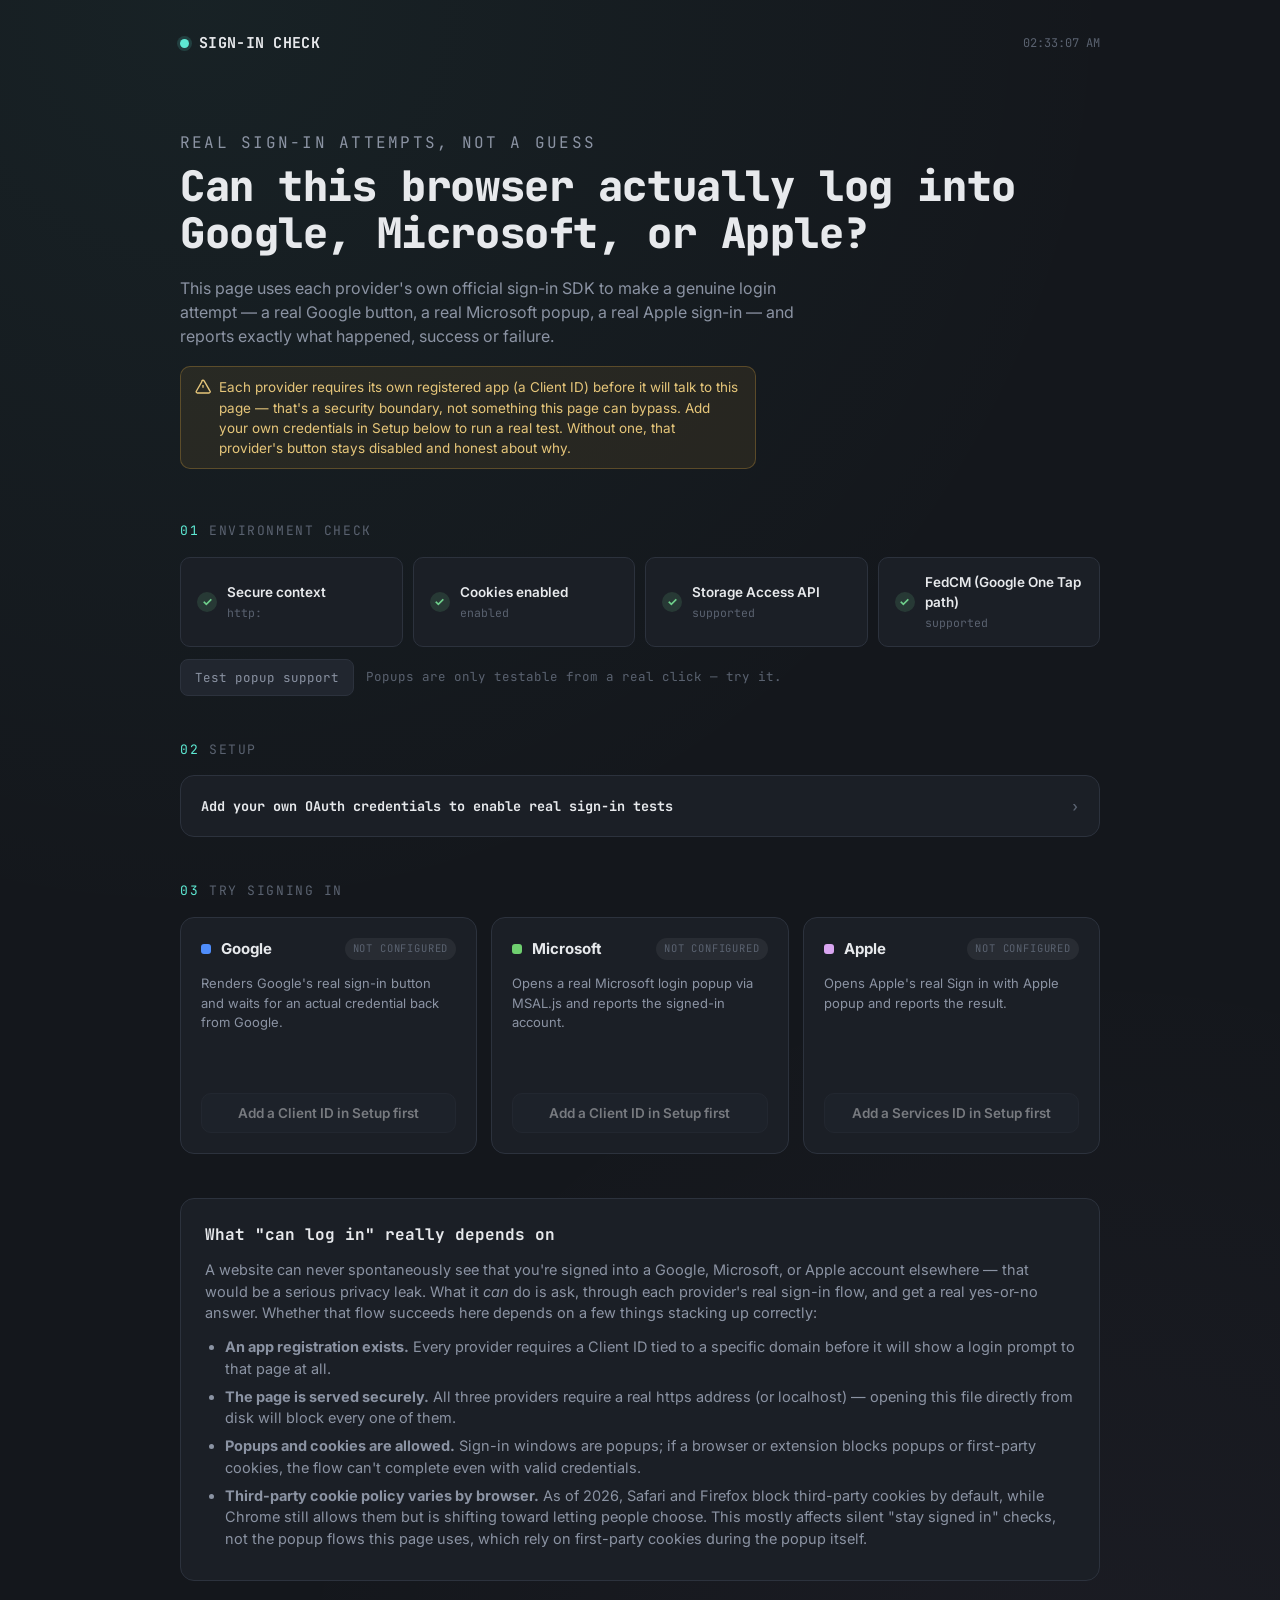
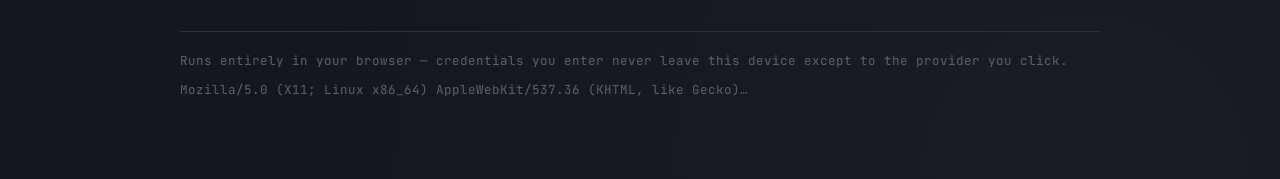
==== commit 74c0f551: "Commit at 2026 July 15 1019" ====
--- a/index.html
+++ b/index.html
@@ -3,7 +3,7 @@
 <head>
 <meta charset="UTF-8">
 <meta name="viewport" content="width=device-width, initial-scale=1.0">
-<title>Signal Check — which account ecosystem is your browser leaning toward?</title>
+<title>Sign-In Check — can this browser log into Google, Microsoft, or Apple?</title>
 <link rel="preconnect" href="https://fonts.googleapis.com">
 <link rel="preconnect" href="https://fonts.gstatic.com" crossorigin>
 <link href="https://fonts.googleapis.com/css2?family=JetBrains+Mono:wght@400;500;700;800&family=Inter:wght@400;500;600;700&display=swap" rel="stylesheet">
@@ -12,24 +12,24 @@
     --bg: #14171c;
     --bg-panel: #1b1f26;
     --bg-panel-raised: #21262f;
+    --bg-input: #171b21;
     --line: #2c323d;
     --text: #e7e9ec;
     --text-dim: #8b93a3;
     --text-faint: #5a6270;
     --cyan: #5eead4;
     --amber: #f5b942;
+    --green: #6fd08c;
+    --red: #f5716c;
     --google: #4f8dfb;
     --microsoft: #6fcf6f;
     --apple: #d9a5f0;
-    --danger: #f5716c;
     --radius: 14px;
     --mono: 'JetBrains Mono', ui-monospace, monospace;
     --sans: 'Inter', system-ui, -apple-system, sans-serif;
   }
-
   *{ box-sizing: border-box; }
   html{ scroll-behavior: smooth; }
-
   body{
     margin:0;
     background: var(--bg);
@@ -41,376 +41,236 @@
     line-height: 1.5;
     -webkit-font-smoothing: antialiased;
   }
-
   a{ color: inherit; }
-
-  .wrap{
-    max-width: 920px;
-    margin: 0 auto;
-    padding: 32px 20px 80px;
-  }
-
-  /* ---------- header ---------- */
-  header{
-    display:flex;
-    align-items:center;
-    justify-content: space-between;
-    gap: 16px;
-    margin-bottom: 36px;
-    flex-wrap: wrap;
-  }
-  .brand{
-    display:flex;
-    align-items:center;
-    gap: 10px;
-    font-family: var(--mono);
-    font-weight: 700;
-    letter-spacing: 0.02em;
-    font-size: 15px;
-  }
-  .brand .dot{
-    width: 9px; height: 9px; border-radius: 50%;
-    background: var(--cyan);
-    box-shadow: 0 0 0 3px rgba(94,234,212,0.15);
-    animation: pulse 2.4s ease-in-out infinite;
-    flex-shrink: 0;
-  }
-  @keyframes pulse{
-    0%,100%{ box-shadow: 0 0 0 3px rgba(94,234,212,0.15); }
-    50%{ box-shadow: 0 0 0 6px rgba(94,234,212,0.06); }
-  }
-  .timestamp{
-    font-family: var(--mono);
-    font-size: 12px;
-    color: var(--text-faint);
-  }
-
-  /* ---------- hero ---------- */
-  .hero{
-    padding: 40px 0 8px;
-  }
-  .eyebrow{
-    font-family: var(--mono);
-    font-size: 12px;
-    text-transform: uppercase;
-    letter-spacing: 0.14em;
-    color: var(--cyan);
-    margin: 0 0 14px;
-  }
-  h1{
-    font-family: var(--mono);
-    font-size: clamp(28px, 5vw, 44px);
-    font-weight: 800;
-    line-height: 1.12;
-    margin: 0 0 18px;
-    letter-spacing: -0.01em;
-  }
-  .hero p{
-    color: var(--text-dim);
-    font-size: 16px;
-    max-width: 60ch;
-    margin: 0 0 8px;
-  }
-  .hero .caveat{
-    display:inline-flex;
-    align-items:center;
-    gap: 8px;
-    margin-top: 18px;
-    padding: 10px 14px;
-    background: rgba(245, 185, 66, 0.08);
-    border: 1px solid rgba(245, 185, 66, 0.25);
-    border-radius: 10px;
-    font-size: 13.5px;
-    color: #e6c67a;
-  }
-  .hero .caveat svg{ flex-shrink:0; }
-
-  /* ---------- scan panel ---------- */
-  .scan-panel{
-    margin-top: 32px;
-    background: var(--bg-panel);
-    border: 1px solid var(--line);
-    border-radius: var(--radius);
-    overflow: hidden;
-  }
-  .scan-strip{
-    position: relative;
-    height: 64px;
-    display:flex;
-    align-items:center;
-    padding: 0 20px;
-    border-bottom: 1px solid var(--line);
-    background: linear-gradient(90deg, var(--bg-panel-raised), var(--bg-panel));
-    overflow: hidden;
-  }
-  .scan-strip .label{
-    font-family: var(--mono);
-    font-size: 13px;
-    color: var(--text-dim);
-    z-index: 2;
-  }
-  .scan-strip .sweep{
-    position:absolute;
-    top:0; left: -30%;
-    width: 30%; height: 100%;
-    background: linear-gradient(90deg, transparent, rgba(94,234,212,0.18), transparent);
-    animation: sweep 2.2s ease-in-out infinite;
-  }
-  @keyframes sweep{
-    0%{ left: -30%; }
-    100%{ left: 100%; }
-  }
-  .scan-strip.done .sweep{ display:none; }
-  .scan-strip.done .label{ color: var(--cyan); }
-
-  .readout{
-    padding: 22px 20px;
-    display:grid;
-    grid-template-columns: repeat(2, 1fr);
-    gap: 14px 24px;
-    font-family: var(--mono);
-    font-size: 13px;
-  }
-  .readout .row{
-    display:flex;
-    justify-content: space-between;
-    gap: 12px;
-    border-bottom: 1px dashed var(--line);
-    padding-bottom: 10px;
-  }
-  .readout .k{ color: var(--text-faint); }
-  .readout .v{ color: var(--text); text-align: right; word-break: break-word; }
-  @media (max-width: 560px){
-    .readout{ grid-template-columns: 1fr; }
-  }
-
-  /* ---------- ecosystem cards ---------- */
-  .section-title{
-    font-family: var(--mono);
-    font-size: 13px;
-    text-transform: uppercase;
-    letter-spacing: 0.12em;
-    color: var(--text-faint);
-    margin: 44px 0 16px;
-  }
-
-  .cards{
-    display:grid;
-    grid-template-columns: repeat(3, 1fr);
-    gap: 14px;
-  }
-  @media (max-width: 700px){
-    .cards{ grid-template-columns: 1fr; }
-  }
-
-  .card{
-    background: var(--bg-panel);
-    border: 1px solid var(--line);
-    border-radius: var(--radius);
-    padding: 20px;
-    position: relative;
-    transition: border-color 0.3s ease, transform 0.3s ease;
-  }
-  .card.leader{
-    border-color: var(--accent, var(--cyan));
-    box-shadow: 0 0 0 1px var(--accent, var(--cyan)) inset, 0 8px 30px -12px var(--accent, var(--cyan));
-  }
-  .card-top{
-    display:flex;
-    align-items:center;
-    justify-content: space-between;
-    margin-bottom: 14px;
-  }
-  .card-name{
-    display:flex;
-    align-items:center;
-    gap:10px;
-    font-weight: 700;
-    font-size: 15px;
-  }
-  .card-name .swatch{
-    width: 10px; height: 10px; border-radius: 3px;
-    background: var(--accent);
-  }
-  .card-badge{
-    font-family: var(--mono);
-    font-size: 10.5px;
-    text-transform: uppercase;
-    letter-spacing: 0.08em;
-    padding: 3px 8px;
-    border-radius: 20px;
-    background: rgba(255,255,255,0.06);
-    color: var(--text-faint);
-  }
-  .card.leader .card-badge{
-    background: color-mix(in srgb, var(--accent) 22%, transparent);
-    color: var(--accent);
-  }
-  .meter{
-    height: 7px;
-    background: rgba(255,255,255,0.06);
-    border-radius: 20px;
-    overflow: hidden;
-    margin-bottom: 10px;
-  }
-  .meter-fill{
-    height: 100%;
-    background: var(--accent);
-    width: 0%;
-    border-radius: 20px;
-    transition: width 1s cubic-bezier(.16,1,.3,1);
-  }
-  .card-note{
-    font-size: 13px;
-    color: var(--text-dim);
-    margin: 0;
-  }
-  .card-signals{
-    margin-top: 12px;
-    padding-top: 12px;
-    border-top: 1px solid var(--line);
-    font-family: var(--mono);
-    font-size: 11.5px;
-    color: var(--text-faint);
-    display:flex;
-    flex-wrap:wrap;
-    gap: 6px;
-  }
-  .card-signals span{
-    background: rgba(255,255,255,0.04);
-    padding: 3px 8px;
-    border-radius: 6px;
-  }
-
-  /* ---------- explainer ---------- */
-  .explainer{
-    margin-top: 44px;
-    background: var(--bg-panel);
-    border: 1px solid var(--line);
-    border-radius: var(--radius);
-    padding: 24px;
-  }
-  .explainer h2{
-    font-family: var(--mono);
-    font-size: 16px;
-    margin: 0 0 12px;
-    display:flex;
-    align-items:center;
-    gap: 10px;
-  }
-  .explainer p{
-    color: var(--text-dim);
-    font-size: 14.5px;
-    margin: 0 0 12px;
-  }
-  .explainer ul{
-    margin: 0 0 12px;
-    padding-left: 20px;
-    color: var(--text-dim);
-    font-size: 14.5px;
-  }
+  .wrap{ max-width: 960px; margin: 0 auto; padding: 32px 20px 80px; }
+
+  header{ display:flex; align-items:center; justify-content: space-between; gap: 16px; margin-bottom: 36px; flex-wrap: wrap; }
+  .brand{ display:flex; align-items:center; gap: 10px; font-family: var(--mono); font-weight: 700; letter-spacing: 0.02em; font-size: 15px; }
+  .brand .dot{ width: 9px; height: 9px; border-radius: 50%; background: var(--cyan); box-shadow: 0 0 0 3px rgba(94,234,212,0.15); animation: pulse 2.4s ease-in-out infinite; flex-shrink: 0; }
+  @keyframes pulse{ 0%,100%{ box-shadow: 0 0 0 3px rgba(94,234,212,0.15); } 50%{ box-shadow: 0 0 0 6px rgba(94,234,212,0.06); } }
+  .timestamp{ font-family: var(--mono); font-size: 12px; color: var(--text-faint); }
+
+  .hero{ padding: 40px 0 8px; }
+  .eyebrow{ font-family: var(--mono); font-size: 12px; text-transform: uppercase; letter-spacing: 0.14em; color: var(--cyan); margin: 0 0 14px; }
+  h1{ font-family: var(--mono); font-size: clamp(28px, 5vw, 42px); font-weight: 800; line-height: 1.14; margin: 0 0 18px; letter-spacing: -0.01em; }
+  .hero p{ color: var(--text-dim); font-size: 16px; max-width: 64ch; margin: 0 0 8px; }
+  .hero .caveat{ display:flex; align-items:flex-start; gap: 8px; margin-top: 18px; padding: 10px 14px; background: rgba(245, 185, 66, 0.08); border: 1px solid rgba(245, 185, 66, 0.25); border-radius: 10px; font-size: 13.5px; color: #e6c67a; max-width: 64ch; }
+  .hero .caveat svg{ flex-shrink:0; margin-top:2px; }
+
+  .section-title{ font-family: var(--mono); font-size: 13px; text-transform: uppercase; letter-spacing: 0.12em; color: var(--text-faint); margin: 44px 0 16px; display:flex; align-items:center; gap:10px; }
+  .section-title .n{ color: var(--cyan); }
+
+  /* env check */
+  .env-grid{ display:grid; grid-template-columns: repeat(auto-fit, minmax(200px,1fr)); gap: 10px; }
+  .env-item{ background: var(--bg-panel); border: 1px solid var(--line); border-radius: 10px; padding: 14px 16px; display:flex; align-items:center; gap: 10px; }
+  .env-icon{ width: 20px; height: 20px; border-radius: 50%; display:flex; align-items:center; justify-content:center; flex-shrink:0; font-size: 12px; font-weight:700; }
+  .env-icon.pass{ background: rgba(111,208,140,0.15); color: var(--green); }
+  .env-icon.fail{ background: rgba(245,113,108,0.15); color: var(--red); }
+  .env-icon.unknown{ background: rgba(245,185,66,0.15); color: var(--amber); }
+  .env-text{ font-size: 13.5px; }
+  .env-text .k{ display:block; font-weight:600; }
+  .env-text .v{ display:block; color: var(--text-faint); font-family: var(--mono); font-size: 11.5px; margin-top: 2px; }
+
+  .popup-test-row{ margin-top: 12px; display:flex; align-items:center; gap: 12px; flex-wrap: wrap; }
+  .btn-ghost{ font-family: var(--mono); font-size: 12.5px; background: var(--bg-panel-raised); border: 1px solid var(--line); color: var(--text-dim); padding: 9px 14px; border-radius: 8px; cursor:pointer; }
+  .btn-ghost:hover{ border-color: var(--cyan); color: var(--cyan); }
+  .popup-result{ font-family: var(--mono); font-size: 12.5px; color: var(--text-faint); }
+
+  /* setup */
+  details.setup{ background: var(--bg-panel); border: 1px solid var(--line); border-radius: var(--radius); padding: 4px 20px; }
+  details.setup summary{ cursor:pointer; padding: 16px 0; font-family: var(--mono); font-size: 13.5px; font-weight: 700; list-style: none; display:flex; align-items:center; justify-content:space-between; }
+  details.setup summary::-webkit-details-marker{ display:none; }
+  details.setup summary .arrow{ transition: transform 0.2s ease; color: var(--text-faint); }
+  details.setup[open] summary .arrow{ transform: rotate(90deg); }
+  .setup-body{ padding: 4px 0 22px; border-top: 1px solid var(--line); margin-top: 4px; }
+  .setup-body p{ color: var(--text-dim); font-size: 13.5px; margin: 14px 0 16px; }
+  .setup-provider{ margin-bottom: 22px; }
+  .setup-provider h3{ font-family: var(--mono); font-size: 13px; margin: 0 0 10px; display:flex; align-items:center; gap:8px; }
+  .setup-provider h3 .swatch{ width:9px; height:9px; border-radius:2px; }
+  .field-row{ display:grid; grid-template-columns: 1fr 1fr; gap: 10px; margin-bottom: 8px; }
+  @media (max-width:600px){ .field-row{ grid-template-columns: 1fr; } }
+  .field{ display:flex; flex-direction:column; gap: 5px; }
+  .field label{ font-size: 11.5px; color: var(--text-faint); font-family: var(--mono); }
+  .field input{ background: var(--bg-input); border: 1px solid var(--line); color: var(--text); padding: 9px 11px; border-radius: 8px; font-family: var(--mono); font-size: 12.5px; }
+  .field input:focus{ outline: none; border-color: var(--cyan); }
+  .field-note{ font-size: 11.5px; color: var(--text-faint); margin-top: 2px; }
+  .save-row{ display:flex; align-items:center; gap: 12px; margin-top: 18px; }
+  .btn-primary{ font-family: var(--mono); font-size: 13px; font-weight:700; background: var(--cyan); color: #0b1512; border: none; padding: 10px 18px; border-radius: 8px; cursor:pointer; }
+  .btn-primary:hover{ filter: brightness(1.08); }
+  .save-status{ font-family: var(--mono); font-size: 12px; color: var(--green); opacity:0; transition: opacity 0.3s ease; }
+  .save-status.show{ opacity:1; }
+
+  /* provider cards */
+  .cards{ display:grid; grid-template-columns: repeat(3, 1fr); gap: 14px; }
+  @media (max-width: 780px){ .cards{ grid-template-columns: 1fr; } }
+  .card{ background: var(--bg-panel); border: 1px solid var(--line); border-radius: var(--radius); padding: 20px; display:flex; flex-direction:column; }
+  .card-top{ display:flex; align-items:center; justify-content: space-between; margin-bottom: 6px; }
+  .card-name{ display:flex; align-items:center; gap:10px; font-weight: 700; font-size: 15px; }
+  .card-name .swatch{ width: 10px; height: 10px; border-radius: 3px; background: var(--accent); }
+  .card-badge{ font-family: var(--mono); font-size: 10.5px; text-transform: uppercase; letter-spacing: 0.08em; padding: 3px 8px; border-radius: 20px; background: rgba(255,255,255,0.06); color: var(--text-faint); }
+  .card-badge.configured{ background: color-mix(in srgb, var(--accent) 20%, transparent); color: var(--accent); }
+  .card-desc{ font-size: 13px; color: var(--text-dim); margin: 8px 0 16px; min-height: 40px; }
+  .card-action{ margin-top: auto; }
+  #googleBtnContainer{ min-height: 44px; display:flex; align-items:center; }
+  .provider-btn{ width:100%; display:flex; align-items:center; justify-content:center; gap: 8px; padding: 11px 14px; border-radius: 10px; border: 1px solid var(--line); background: var(--bg-panel-raised); color: var(--text); font-family: var(--sans); font-weight: 600; font-size: 13.5px; cursor:pointer; }
+  .provider-btn:hover{ border-color: var(--accent); }
+  .provider-btn:disabled{ opacity: 0.45; cursor: not-allowed; }
+  .provider-btn:disabled:hover{ border-color: var(--line); }
+  .result-box{ margin-top: 14px; padding: 10px 12px; border-radius: 8px; font-size: 12.5px; font-family: var(--mono); display:none; }
+  .result-box.show{ display:block; }
+  .result-box.ok{ background: rgba(111,208,140,0.1); border: 1px solid rgba(111,208,140,0.3); color: var(--green); }
+  .result-box.fail{ background: rgba(245,113,108,0.1); border: 1px solid rgba(245,113,108,0.3); color: var(--red); }
+  .result-box.pending{ background: rgba(94,234,212,0.08); border: 1px solid rgba(94,234,212,0.25); color: var(--cyan); }
+  .result-box details{ margin-top: 8px; }
+  .result-box summary{ cursor:pointer; color: inherit; opacity: 0.8; font-size: 11px; }
+  .result-box pre{ white-space: pre-wrap; word-break: break-word; font-size: 11px; margin: 6px 0 0; opacity: 0.8; max-height: 140px; overflow:auto; }
+
+  .explainer{ margin-top: 44px; background: var(--bg-panel); border: 1px solid var(--line); border-radius: var(--radius); padding: 24px; }
+  .explainer h2{ font-family: var(--mono); font-size: 16px; margin: 0 0 12px; }
+  .explainer p{ color: var(--text-dim); font-size: 14.5px; margin: 0 0 12px; }
+  .explainer ul{ margin: 0 0 4px; padding-left: 20px; color: var(--text-dim); font-size: 14.5px; }
   .explainer li{ margin-bottom: 6px; }
-  .explainer a.link{
-    color: var(--cyan);
-    text-decoration: underline;
-    text-underline-offset: 3px;
-  }
-
-  /* ---------- try real sign-in ---------- */
-  .signin-row{
-    display:flex;
-    gap: 10px;
-    flex-wrap: wrap;
-    margin-top: 18px;
-  }
-  .signin-btn{
-    flex: 1 1 180px;
-    display:flex;
-    align-items:center;
-    justify-content:center;
-    gap: 8px;
-    padding: 12px 14px;
-    border-radius: 10px;
-    border: 1px solid var(--line);
-    background: var(--bg-panel-raised);
-    color: var(--text-dim);
-    font-family: var(--sans);
-    font-weight: 600;
-    font-size: 13.5px;
-    cursor: not-allowed;
-    opacity: 0.7;
-  }
-  .signin-note{
-    font-size: 12.5px;
-    color: var(--text-faint);
-    margin-top: 10px;
-  }
-
-  footer{
-    margin-top: 50px;
-    padding-top: 20px;
-    border-top: 1px solid var(--line);
-    display:flex;
-    justify-content: space-between;
-    flex-wrap: wrap;
-    gap: 10px;
-    font-size: 12.5px;
-    color: var(--text-faint);
-    font-family: var(--mono);
-  }
-
-  @media (prefers-reduced-motion: reduce){
-    .sweep, .brand .dot{ animation: none; }
-  }
+  .explainer a.link{ color: var(--cyan); text-decoration: underline; text-underline-offset: 3px; }
+
+  footer{ margin-top: 50px; padding-top: 20px; border-top: 1px solid var(--line); display:flex; justify-content: space-between; flex-wrap: wrap; gap: 10px; font-size: 12.5px; color: var(--text-faint); font-family: var(--mono); }
+
+  @media (prefers-reduced-motion: reduce){ .brand .dot{ animation: none; } }
 </style>
 </head>
 <body>
 <div class="wrap">
 
   <header>
-    <div class="brand"><span class="dot"></span> SIGNAL CHECK</div>
+    <div class="brand"><span class="dot"></span> SIGN-IN CHECK</div>
     <div class="timestamp" id="timestamp">—</div>
   </header>
 
   <div class="hero">
-    <p class="eyebrow">Client-side inference, not account access</p>
-    <h1>Which account ecosystem does your browser lean toward?</h1>
-    <p>This page reads publicly available browser signals — the user agent, platform, and a few feature flags — and infers whether your setup looks more Google, Microsoft, or Apple flavored.</p>
+    <p class="eyebrow">Real sign-in attempts, not a guess</p>
+    <h1>Can this browser actually log into Google, Microsoft, or Apple?</h1>
+    <p>This page uses each provider's own official sign-in SDK to make a genuine login attempt — a real Google button, a real Microsoft popup, a real Apple sign-in — and reports exactly what happened, success or failure.</p>
     <div class="caveat">
       <svg width="16" height="16" viewBox="0 0 24 24" fill="none" stroke="currentColor" stroke-width="2"><path d="M12 9v4M12 17h.01M10.29 3.86l-8.48 14.7A2 2 0 003.53 21h16.94a2 2 0 001.72-3.44l-8.48-14.7a2 2 0 00-3.46 0z"/></svg>
-      No website can see which Google, Microsoft, or Apple account you're actually signed into. That's a privacy boundary browsers enforce on purpose — this is a best-guess from public signals only.
+      <span>Each provider requires its own registered app (a Client ID) before it will talk to this page — that's a security boundary, not something this page can bypass. Add your own credentials in Setup below to run a real test. Without one, that provider's button stays disabled and honest about why.</span>
     </div>
   </div>
 
-  <div class="scan-panel">
-    <div class="scan-strip" id="scanStrip">
-      <div class="sweep"></div>
-      <div class="label" id="scanLabel">Reading browser signals…</div>
+  <div class="section-title"><span class="n">01</span> Environment check</div>
+  <div class="env-grid" id="envGrid"></div>
+  <div class="popup-test-row">
+    <button class="btn-ghost" id="popupTestBtn">Test popup support</button>
+    <span class="popup-result" id="popupResult">Popups are only testable from a real click — try it.</span>
+  </div>
+
+  <div class="section-title"><span class="n">02</span> Setup</div>
+  <details class="setup" id="setupDetails">
+    <summary>Add your own OAuth credentials to enable real sign-in tests <span class="arrow">›</span></summary>
+    <div class="setup-body">
+      <p>Each field below is stored only in this browser's local storage — nothing is sent anywhere except directly to Google, Microsoft, or Apple when you click their sign-in button. You'll need a real app registered with each provider, using <strong id="originLabel">this page's exact address</strong> as the allowed origin / redirect.</p>
+
+      <div class="setup-provider">
+        <h3><span class="swatch" style="background:var(--google)"></span>Google</h3>
+        <div class="field-row">
+          <div class="field">
+            <label for="googleClientId">OAuth Client ID</label>
+            <input id="googleClientId" placeholder="xxxxxxxx.apps.googleusercontent.com">
+          </div>
+        </div>
+        <div class="field-note">From <a class="link" href="https://console.cloud.google.com/apis/credentials" target="_blank" rel="noopener">Google Cloud Console → Credentials</a>. Add this page's address under "Authorized JavaScript origins" (must be http/https, not a local file).</div>
+      </div>
+
+      <div class="setup-provider">
+        <h3><span class="swatch" style="background:var(--microsoft)"></span>Microsoft</h3>
+        <div class="field-row">
+          <div class="field">
+            <label for="msClientId">Application (client) ID</label>
+            <input id="msClientId" placeholder="00000000-0000-0000-0000-000000000000">
+          </div>
+          <div class="field">
+            <label for="msTenant">Tenant</label>
+            <input id="msTenant" placeholder="common">
+          </div>
+        </div>
+        <div class="field-note">From <a class="link" href="https://entra.microsoft.com" target="_blank" rel="noopener">Microsoft Entra admin center → App registrations</a>. Add this page's address as a "Single-page application" redirect URI. Leave tenant as "common" to accept any Microsoft account.</div>
+      </div>
+
+      <div class="setup-provider">
+        <h3><span class="swatch" style="background:var(--apple)"></span>Apple</h3>
+        <div class="field-row">
+          <div class="field">
+            <label for="appleClientId">Services ID</label>
+            <input id="appleClientId" placeholder="com.yourdomain.web">
+          </div>
+          <div class="field">
+            <label for="appleRedirectUri">Redirect URI</label>
+            <input id="appleRedirectUri" placeholder="https://yourdomain.com/">
+          </div>
+        </div>
+        <div class="field-note">From <a class="link" href="https://developer.apple.com/account/resources/identifiers/list/serviceId" target="_blank" rel="noopener">Apple Developer → Identifiers → Services IDs</a>. Apple additionally requires domain verification, so this one only succeeds on a real verified domain, never on a local file.</div>
+      </div>
+
+      <div class="save-row">
+        <button class="btn-primary" id="saveConfigBtn">Save configuration</button>
+        <span class="save-status" id="saveStatus">Saved ✓</span>
+      </div>
     </div>
-    <div class="readout" id="readout"></div>
+  </details>
+
+  <div class="section-title"><span class="n">03</span> Try signing in</div>
+  <div class="cards" id="cards">
+
+    <div class="card" style="--accent:var(--google)">
+      <div class="card-top">
+        <div class="card-name"><span class="swatch"></span>Google</div>
+        <div class="card-badge" id="googleBadge">Not configured</div>
+      </div>
+      <p class="card-desc">Renders Google's real sign-in button and waits for an actual credential back from Google.</p>
+      <div class="card-action">
+        <div id="googleBtnContainer"></div>
+        <button class="provider-btn" id="googleFallbackBtn" style="display:none" disabled>Add a Client ID in Setup first</button>
+      </div>
+      <div class="result-box" id="googleResult"></div>
+    </div>
+
+    <div class="card" style="--accent:var(--microsoft)">
+      <div class="card-top">
+        <div class="card-name"><span class="swatch"></span>Microsoft</div>
+        <div class="card-badge" id="msBadge">Not configured</div>
+      </div>
+      <p class="card-desc">Opens a real Microsoft login popup via MSAL.js and reports the signed-in account.</p>
+      <div class="card-action">
+        <button class="provider-btn" id="msSignInBtn" disabled>Add a Client ID in Setup first</button>
+      </div>
+      <div class="result-box" id="msResult"></div>
+    </div>
+
+    <div class="card" style="--accent:var(--apple)">
+      <div class="card-top">
+        <div class="card-name"><span class="swatch"></span>Apple</div>
+        <div class="card-badge" id="appleBadge">Not configured</div>
+      </div>
+      <p class="card-desc">Opens Apple's real Sign in with Apple popup and reports the result.</p>
+      <div class="card-action">
+        <button class="provider-btn" id="appleSignInBtn" disabled>Add a Services ID in Setup first</button>
+      </div>
+      <div class="result-box" id="appleResult"></div>
+    </div>
+
   </div>
 
-  <div class="section-title">Ecosystem match</div>
-  <div class="cards" id="cards"></div>
-
   <div class="explainer">
-    <h2>Why we can't just check the actual account</h2>
-    <p>Browsers deliberately don't expose "which account is signed in" to arbitrary websites. If they did, any page could quietly work out your identity, your employer, or your device history without asking. What a site <em>can</em> see is public metadata: the user agent string, screen and touch capabilities, timezone, and language — none of which touches your accounts.</p>
+    <h2>What "can log in" really depends on</h2>
+    <p>A website can never spontaneously see that you're signed into a Google, Microsoft, or Apple account elsewhere — that would be a serious privacy leak. What it <em>can</em> do is ask, through each provider's real sign-in flow, and get a real yes-or-no answer. Whether that flow succeeds here depends on a few things stacking up correctly:</p>
     <ul>
-      <li><strong>Real confirmation requires your consent.</strong> The only trustworthy way to know is an actual sign-in flow — "Sign in with Google," a Microsoft work/school login, or Sign in with Apple — where you explicitly authorize the site.</li>
-      <li><strong>The inference above is circumstantial.</strong> A Chrome browser on Windows doesn't mean a Google account any more than Safari on a work Mac means a personal Apple ID.</li>
-      <li><strong>FedCM and similar browser APIs</strong> let a signed-in state be shared with a site, but only after the browser shows you a native, unspoofable prompt asking permission first.</li>
+      <li><strong>An app registration exists.</strong> Every provider requires a Client ID tied to a specific domain before it will show a login prompt to that page at all.</li>
+      <li><strong>The page is served securely.</strong> All three providers require a real https address (or localhost) — opening this file directly from disk will block every one of them.</li>
+      <li><strong>Popups and cookies are allowed.</strong> Sign-in windows are popups; if a browser or extension blocks popups or first-party cookies, the flow can't complete even with valid credentials.</li>
+      <li><strong>Third-party cookie policy varies by browser.</strong> As of 2026, Safari and Firefox block third-party cookies by default, while Chrome still allows them but is shifting toward letting people choose. This mostly affects silent "stay signed in" checks, not the popup flows this page uses, which rely on first-party cookies during the popup itself.</li>
     </ul>
-    <div class="signin-row">
-      <button class="signin-btn" disabled title="Requires a real OAuth client ID — see note below">Sign in with Google</button>
-      <button class="signin-btn" disabled title="Requires a registered Azure AD app — see note below">Sign in with Microsoft</button>
-      <button class="signin-btn" disabled title="Requires an Apple Developer Services ID — see note below">Sign in with Apple</button>
-    </div>
-    <div class="signin-note">These are disabled on purpose — wiring them up for real would need your own app credentials from <a class="link" href="https://developers.google.com/identity" target="_blank" rel="noopener">Google Identity</a>, <a class="link" href="https://learn.microsoft.com/en-us/entra/identity-platform/" target="_blank" rel="noopener">Microsoft Entra</a>, and <a class="link" href="https://developer.apple.com/sign-in-with-apple/" target="_blank" rel="noopener">Sign in with Apple</a>, plus a backend to verify the token. Happy to help wire real sign-in up if you have those credentials.</div>
   </div>
 
   <footer>
-    <span>Runs entirely in your browser — nothing here is sent anywhere.</span>
+    <span>Runs entirely in your browser — credentials you enter never leave this device except to the provider you click.</span>
     <span id="footerUA">—</span>
   </footer>
 
@@ -418,6 +278,7 @@
 
 <script>
 (function(){
+  // ---------- clock ----------
   var tsEl = document.getElementById('timestamp');
   function updateTime(){
     var d = new Date();
@@ -426,130 +287,326 @@
   updateTime();
   setInterval(updateTime, 1000);
 
-  // ---------- signal collection ----------
   var ua = navigator.userAgent || '';
-  var platform = navigator.platform || '';
-  var vendor = navigator.vendor || '';
-  var maxTouch = navigator.maxTouchPoints || 0;
-  var lang = navigator.language || '';
-  var mobile = /Mobi|Android/i.test(ua) || maxTouch > 2 && /Mac/.test(platform); // iPadOS reports Mac platform
-  var tz = 'unknown';
-  try { tz = Intl.DateTimeFormat().resolvedOptions().timeZone; } catch(e){}
-
-  function detectBrowser(){
-    if (/Edg\//.test(ua)) return 'Microsoft Edge';
-    if (/OPR\//.test(ua) || /Opera/.test(ua)) return 'Opera';
-    if (/SamsungBrowser/.test(ua)) return 'Samsung Internet';
-    if (/Firefox\//.test(ua)) return 'Firefox';
-    if (/CriOS/.test(ua)) return 'Chrome (iOS)';
-    if (/FxiOS/.test(ua)) return 'Firefox (iOS)';
-    if (/Chrome\//.test(ua) && /Google Inc/.test(vendor)) return 'Chrome';
-    if (/Safari\//.test(ua) && /Apple Computer/.test(vendor)) return 'Safari';
-    return 'Unknown browser';
-  }
-
-  function detectOS(){
-    if (/Windows NT/.test(ua)) return 'Windows';
-    if (/iPhone|iPad|iPod/.test(ua)) return 'iOS';
-    if (/Mac OS X/.test(ua) && maxTouch > 2) return 'iPadOS';
-    if (/Mac OS X/.test(ua)) return 'macOS';
-    if (/Android/.test(ua)) return 'Android';
-    if (/CrOS/.test(ua)) return 'ChromeOS';
-    if (/Linux/.test(ua)) return 'Linux';
-    return 'Unknown OS';
-  }
-
-  var browser = detectBrowser();
-  var os = detectOS();
-  var deviceType = mobile ? 'Mobile / touch' : 'Desktop';
-
-  // ---------- render readout ----------
-  var rows = [
-    ['Browser', browser],
-    ['Operating system', os],
-    ['Device type', deviceType],
-    ['Touch points', String(maxTouch)],
-    ['Language', lang],
-    ['Timezone', tz]
-  ];
-  var readoutEl = document.getElementById('readout');
-  readoutEl.innerHTML = rows.map(function(r){
-    return '<div class="row"><span class="k">' + r[0] + '</span><span class="v">' + r[1] + '</span></div>';
-  }).join('');
-
   document.getElementById('footerUA').textContent = ua.length > 70 ? ua.slice(0,70) + '…' : ua;
-
-  // ---------- scoring ----------
-  var scores = { google: 8, microsoft: 8, apple: 8 }; // small baseline so nothing reads as zero confidence
-  var signals = { google: [], microsoft: [], apple: [] };
-
-  function bump(key, amount, why){
-    scores[key] += amount;
-    signals[key].push(why);
-  }
-
-  if (browser === 'Chrome') { bump('google', 45, 'Chrome browser'); }
-  if (browser === 'Chrome (iOS)') { bump('google', 30, 'Chrome on iOS'); bump('apple', 15, 'iOS platform'); }
-  if (os === 'ChromeOS') { bump('google', 40, 'ChromeOS'); }
-  if (os === 'Android') { bump('google', 35, 'Android OS'); }
-
-  if (browser === 'Microsoft Edge') { bump('microsoft', 45, 'Edge browser'); }
-  if (os === 'Windows') { bump('microsoft', 30, 'Windows OS'); }
-
-  if (browser === 'Safari') { bump('apple', 45, 'Safari browser'); }
-  if (os === 'macOS') { bump('apple', 35, 'macOS'); }
-  if (os === 'iOS') { bump('apple', 40, 'iOS'); }
-  if (os === 'iPadOS') { bump('apple', 40, 'iPadOS'); }
-
-  if (browser === 'Firefox' || browser === 'Firefox (iOS)') {
-    signals.google.push('No strong signal (Firefox is ecosystem-neutral)');
-    signals.microsoft.push('No strong signal (Firefox is ecosystem-neutral)');
-    signals.apple.push(os.indexOf('OS') > -1 && os !== 'ChromeOS' ? 'Running on an Apple OS, browser itself is neutral' : 'No strong signal');
-  }
-
-  // normalize to 0-100 display scale
-  var maxScore = Math.max(scores.google, scores.microsoft, scores.apple, 1);
-  var display = {
-    google: Math.min(100, Math.round(scores.google / maxScore * 92)),
-    microsoft: Math.min(100, Math.round(scores.microsoft / maxScore * 92)),
-    apple: Math.min(100, Math.round(scores.apple / maxScore * 92))
+  document.getElementById('originLabel').textContent = window.location.origin + window.location.pathname;
+
+  // ---------- environment checks ----------
+  function envChecks(){
+    return [
+      {
+        key: 'secure',
+        label: 'Secure context',
+        pass: window.isSecureContext,
+        detail: window.isSecureContext ? window.location.protocol : window.location.protocol + ' (not secure)'
+      },
+      {
+        key: 'cookies',
+        label: 'Cookies enabled',
+        pass: navigator.cookieEnabled,
+        detail: navigator.cookieEnabled ? 'enabled' : 'disabled in browser settings'
+      },
+      {
+        key: 'storageAccess',
+        label: 'Storage Access API',
+        pass: typeof document.hasStorageAccess === 'function',
+        detail: typeof document.hasStorageAccess === 'function' ? 'supported' : 'not supported in this browser'
+      },
+      {
+        key: 'fedcm',
+        label: 'FedCM (Google One Tap path)',
+        pass: 'IdentityCredential' in window,
+        detail: ('IdentityCredential' in window) ? 'supported' : 'not supported — falls back to popup'
+      }
+    ];
+  }
+
+  function renderEnv(){
+    var grid = document.getElementById('envGrid');
+    grid.innerHTML = envChecks().map(function(c){
+      var cls = c.pass ? 'pass' : 'fail';
+      var icon = c.pass ? '✓' : '✕';
+      return (
+        '<div class="env-item">' +
+          '<div class="env-icon ' + cls + '">' + icon + '</div>' +
+          '<div class="env-text"><span class="k">' + c.label + '</span><span class="v">' + c.detail + '</span></div>' +
+        '</div>'
+      );
+    }).join('');
+  }
+  renderEnv();
+
+  document.getElementById('popupTestBtn').addEventListener('click', function(){
+    var resultEl = document.getElementById('popupResult');
+    var w = window.open('about:blank', 'popupTest', 'width=100,height=100');
+    if (!w || w.closed) {
+      resultEl.textContent = 'Blocked — this browser (or an extension) is preventing popups on this page.';
+      resultEl.style.color = 'var(--red)';
+    } else {
+      w.close();
+      resultEl.textContent = 'Allowed — popups can open from this page.';
+      resultEl.style.color = 'var(--green)';
+    }
+  });
+
+  // ---------- config storage ----------
+  var KEYS = {
+    googleClientId: 'sc_google_client_id',
+    msClientId: 'sc_ms_client_id',
+    msTenant: 'sc_ms_tenant',
+    appleClientId: 'sc_apple_client_id',
+    appleRedirectUri: 'sc_apple_redirect_uri'
   };
 
-  var leaderKey = Object.keys(scores).sort(function(a,b){ return scores[b]-scores[a]; })[0];
-
-  var meta = {
-    google: { name: 'Google', accent: 'var(--google)', note: 'Chrome, Android, and ChromeOS all funnel back to a Google account for sync, so this combination is the strongest tell.' },
-    microsoft: { name: 'Microsoft', accent: 'var(--microsoft)', note: 'Edge and Windows both nudge toward a Microsoft account, especially if Windows sync or a work/school login is active.' },
-    apple: { name: 'Apple', accent: 'var(--apple)', note: "Safari plus macOS or iOS points at an Apple ID, since Safari is bundled with Apple's own platforms." }
-  };
-
-  var cardsEl = document.getElementById('cards');
-  cardsEl.innerHTML = ['google','microsoft','apple'].map(function(key){
-    var isLeader = key === leaderKey;
-    var sigList = signals[key].length ? signals[key] : ['No matching signals found'];
-    return (
-      '<div class="card' + (isLeader ? ' leader' : '') + '" style="--accent:' + meta[key].accent + '">' +
-        '<div class="card-top">' +
-          '<div class="card-name"><span class="swatch"></span>' + meta[key].name + '</div>' +
-          '<div class="card-badge">' + (isLeader ? 'Best match' : 'Match score') + '</div>' +
-        '</div>' +
-        '<div class="meter"><div class="meter-fill" data-target="' + display[key] + '"></div></div>' +
-        '<p class="card-note">' + meta[key].note + '</p>' +
-        '<div class="card-signals">' + sigList.map(function(s){ return '<span>' + s + '</span>'; }).join('') + '</div>' +
-      '</div>'
-    );
-  }).join('');
-
-  // ---------- finish scan animation ----------
-  setTimeout(function(){
-    document.getElementById('scanStrip').classList.add('done');
-    document.getElementById('scanLabel').textContent = 'Signals read — ' + browser + ' on ' + os;
-    document.querySelectorAll('.meter-fill').forEach(function(el){
-      requestAnimationFrame(function(){
-        el.style.width = el.getAttribute('data-target') + '%';
+  function loadConfig(){
+    var cfg = {};
+    try{
+      cfg.googleClientId = localStorage.getItem(KEYS.googleClientId) || '';
+      cfg.msClientId = localStorage.getItem(KEYS.msClientId) || '';
+      cfg.msTenant = localStorage.getItem(KEYS.msTenant) || 'common';
+      cfg.appleClientId = localStorage.getItem(KEYS.appleClientId) || '';
+      cfg.appleRedirectUri = localStorage.getItem(KEYS.appleRedirectUri) || '';
+    } catch(e){
+      cfg = { googleClientId:'', msClientId:'', msTenant:'common', appleClientId:'', appleRedirectUri:'' };
+    }
+    return cfg;
+  }
+
+  function saveConfigFromInputs(){
+    var cfg = {
+      googleClientId: document.getElementById('googleClientId').value.trim(),
+      msClientId: document.getElementById('msClientId').value.trim(),
+      msTenant: document.getElementById('msTenant').value.trim() || 'common',
+      appleClientId: document.getElementById('appleClientId').value.trim(),
+      appleRedirectUri: document.getElementById('appleRedirectUri').value.trim()
+    };
+    try{
+      localStorage.setItem(KEYS.googleClientId, cfg.googleClientId);
+      localStorage.setItem(KEYS.msClientId, cfg.msClientId);
+      localStorage.setItem(KEYS.msTenant, cfg.msTenant);
+      localStorage.setItem(KEYS.appleClientId, cfg.appleClientId);
+      localStorage.setItem(KEYS.appleRedirectUri, cfg.appleRedirectUri);
+    } catch(e){}
+    return cfg;
+  }
+
+  function populateInputs(cfg){
+    document.getElementById('googleClientId').value = cfg.googleClientId;
+    document.getElementById('msClientId').value = cfg.msClientId;
+    document.getElementById('msTenant').value = cfg.msTenant;
+    document.getElementById('appleClientId').value = cfg.appleClientId;
+    document.getElementById('appleRedirectUri').value = cfg.appleRedirectUri;
+  }
+
+  // ---------- helpers ----------
+  function loadScript(src){
+    return new Promise(function(resolve, reject){
+      var existing = document.querySelector('script[data-src="' + src + '"]');
+      if (existing){
+        if (existing.dataset.loaded === '1') { resolve(); } else {
+          existing.addEventListener('load', function(){ resolve(); });
+          existing.addEventListener('error', function(){ reject(new Error('Failed to load ' + src)); });
+        }
+        return;
+      }
+      var s = document.createElement('script');
+      s.src = src;
+      s.async = true;
+      s.dataset.src = src;
+      s.onload = function(){ s.dataset.loaded = '1'; resolve(); };
+      s.onerror = function(){ reject(new Error('Failed to load ' + src)); };
+      document.head.appendChild(s);
+    });
+  }
+
+  function decodeJwt(token){
+    var parts = token.split('.');
+    if (parts.length < 2) throw new Error('Not a valid token');
+    var b64 = parts[1].replace(/-/g,'+').replace(/_/g,'/');
+    while (b64.length % 4) { b64 += '='; }
+    var json = decodeURIComponent(atob(b64).split('').map(function(c){
+      return '%' + ('00' + c.charCodeAt(0).toString(16)).slice(-2);
+    }).join(''));
+    return JSON.parse(json);
+  }
+
+  function describeError(e){
+    var msg = (e && (e.errorMessage || e.message || e.error || e.error_description)) || String(e || 'Unknown error');
+    if (/popup_closed|user_cancelled|cancelled|popup window is null|popup_window_error/i.test(msg)) {
+      return 'The sign-in popup was closed or blocked before finishing.';
+    }
+    if (/redirect_uri_mismatch|redirect uri|redirectUri/i.test(msg)) {
+      return "This page's address isn't registered as an allowed redirect for this app yet.";
+    }
+    if (/invalid_client|unauthorized_client|AADSTS700016|origin_mismatch/i.test(msg)) {
+      return "The client ID isn't recognized for this page's address — double check Setup.";
+    }
+    return msg;
+  }
+
+  function showResult(provider, ok, message, raw){
+    var el = document.getElementById(provider + 'Result');
+    el.className = 'result-box show ' + (ok ? 'ok' : 'fail');
+    var html = message;
+    if (raw) {
+      html += '<details><summary>Raw response</summary><pre>' + JSON.stringify(raw, null, 2).replace(/</g,'&lt;') + '</pre></details>';
+    }
+    el.innerHTML = html;
+  }
+
+  function showPending(provider, message){
+    var el = document.getElementById(provider + 'Result');
+    el.className = 'result-box show pending';
+    el.innerHTML = message;
+  }
+
+  // ---------- Google ----------
+  function setupGoogle(cfg){
+    var badge = document.getElementById('googleBadge');
+    var fallback = document.getElementById('googleFallbackBtn');
+    var container = document.getElementById('googleBtnContainer');
+    if (!cfg.googleClientId) {
+      badge.textContent = 'Not configured';
+      badge.classList.remove('configured');
+      container.innerHTML = '';
+      fallback.style.display = 'flex';
+      return;
+    }
+    badge.textContent = 'Configured';
+    badge.classList.add('configured');
+    fallback.style.display = 'none';
+    showPending('google', 'Loading Google sign-in…');
+    loadScript('https://accounts.google.com/gsi/client').then(function(){
+      google.accounts.id.initialize({
+        client_id: cfg.googleClientId,
+        callback: function(response){
+          try{
+            var payload = decodeJwt(response.credential);
+            showResult('google', true, 'Signed in as ' + (payload.email || payload.name || 'unknown account') + '.', payload);
+          } catch(e){
+            showResult('google', false, 'Got a response back but could not read it: ' + e.message);
+          }
+        },
+        ux_mode: 'popup'
       });
+      container.innerHTML = '';
+      google.accounts.id.renderButton(container, { theme: 'filled_black', size: 'large', shape: 'pill', text: 'signin_with', width: 240 });
+      document.getElementById('googleResult').className = 'result-box';
+    }).catch(function(e){
+      showResult('google', false, 'Could not load Google\u2019s sign-in library: ' + e.message);
     });
-  }, 900);
+  }
+
+  // ---------- Microsoft ----------
+  var msalInstance = null;
+  var msalReadyPromise = null;
+
+  function ensureMsal(cfg){
+    if (msalReadyPromise) return msalReadyPromise;
+    msalReadyPromise = loadScript('https://cdn.jsdelivr.net/npm/@azure/msal-browser@3/dist/msal-browser.min.js').then(function(){
+      msalInstance = new msal.PublicClientApplication({
+        auth: {
+          clientId: cfg.msClientId,
+          authority: 'https://login.microsoftonline.com/' + (cfg.msTenant || 'common'),
+          redirectUri: window.location.origin + window.location.pathname
+        }
+      });
+      return msalInstance.initialize();
+    });
+    return msalReadyPromise;
+  }
+
+  function setupMicrosoft(cfg){
+    var badge = document.getElementById('msBadge');
+    var btn = document.getElementById('msSignInBtn');
+    if (!cfg.msClientId) {
+      badge.textContent = 'Not configured';
+      badge.classList.remove('configured');
+      btn.disabled = true;
+      btn.textContent = 'Add a Client ID in Setup first';
+      return;
+    }
+    badge.textContent = 'Configured';
+    badge.classList.add('configured');
+    btn.disabled = false;
+    btn.textContent = 'Sign in with Microsoft';
+  }
+
+  document.getElementById('msSignInBtn').addEventListener('click', function(){
+    var cfg = loadConfig();
+    if (!cfg.msClientId) { showResult('microsoft', false, 'Add a Client ID in Setup first.'); return; }
+    showPending('microsoft', 'Opening Microsoft sign-in…');
+    ensureMsal(cfg).then(function(){
+      return msalInstance.loginPopup({ scopes: ['openid','profile'] });
+    }).then(function(result){
+      var who = (result.account && result.account.username) || 'unknown account';
+      showResult('microsoft', true, 'Signed in as ' + who + '.', result.account);
+    }).catch(function(e){
+      showResult('microsoft', false, describeError(e));
+    });
+  });
+
+  // ---------- Apple ----------
+  function setupApple(cfg){
+    var badge = document.getElementById('appleBadge');
+    var btn = document.getElementById('appleSignInBtn');
+    if (!cfg.appleClientId || !cfg.appleRedirectUri) {
+      badge.textContent = 'Not configured';
+      badge.classList.remove('configured');
+      btn.disabled = true;
+      btn.textContent = 'Add a Services ID in Setup first';
+      return;
+    }
+    badge.textContent = 'Configured';
+    badge.classList.add('configured');
+    btn.disabled = false;
+    btn.textContent = 'Sign in with Apple';
+  }
+
+  document.getElementById('appleSignInBtn').addEventListener('click', function(){
+    var cfg = loadConfig();
+    if (!cfg.appleClientId || !cfg.appleRedirectUri) { showResult('apple', false, 'Add a Services ID and redirect URI in Setup first.'); return; }
+    showPending('apple', 'Opening Apple sign-in…');
+    loadScript('https://appleid.cdn-apple.com/appleid/1/en_US/appleid.auth.js').then(function(){
+      AppleID.auth.init({
+        clientId: cfg.appleClientId,
+        scope: 'name email',
+        redirectURI: cfg.appleRedirectUri,
+        usePopup: true
+      });
+      return AppleID.auth.signIn();
+    }).then(function(response){
+      var label = 'Signed in.';
+      try{
+        if (response && response.authorization && response.authorization.id_token) {
+          var payload = decodeJwt(response.authorization.id_token);
+          label = 'Signed in as ' + (payload.email || payload.sub) + '.';
+        }
+      } catch(e){}
+      showResult('apple', true, label, response);
+    }).catch(function(e){
+      showResult('apple', false, describeError(e));
+    });
+  });
+
+  // ---------- wire up setup panel ----------
+  var initialCfg = loadConfig();
+  populateInputs(initialCfg);
+  setupGoogle(initialCfg);
+  setupMicrosoft(initialCfg);
+  setupApple(initialCfg);
+
+  document.getElementById('saveConfigBtn').addEventListener('click', function(){
+    var cfg = saveConfigFromInputs();
+    setupGoogle(cfg);
+    setupMicrosoft(cfg);
+    setupApple(cfg);
+    msalReadyPromise = null; // force re-init with new credentials
+    var status = document.getElementById('saveStatus');
+    status.classList.add('show');
+    setTimeout(function(){ status.classList.remove('show'); }, 2000);
+  });
+
 })();
 </script>
 </body>
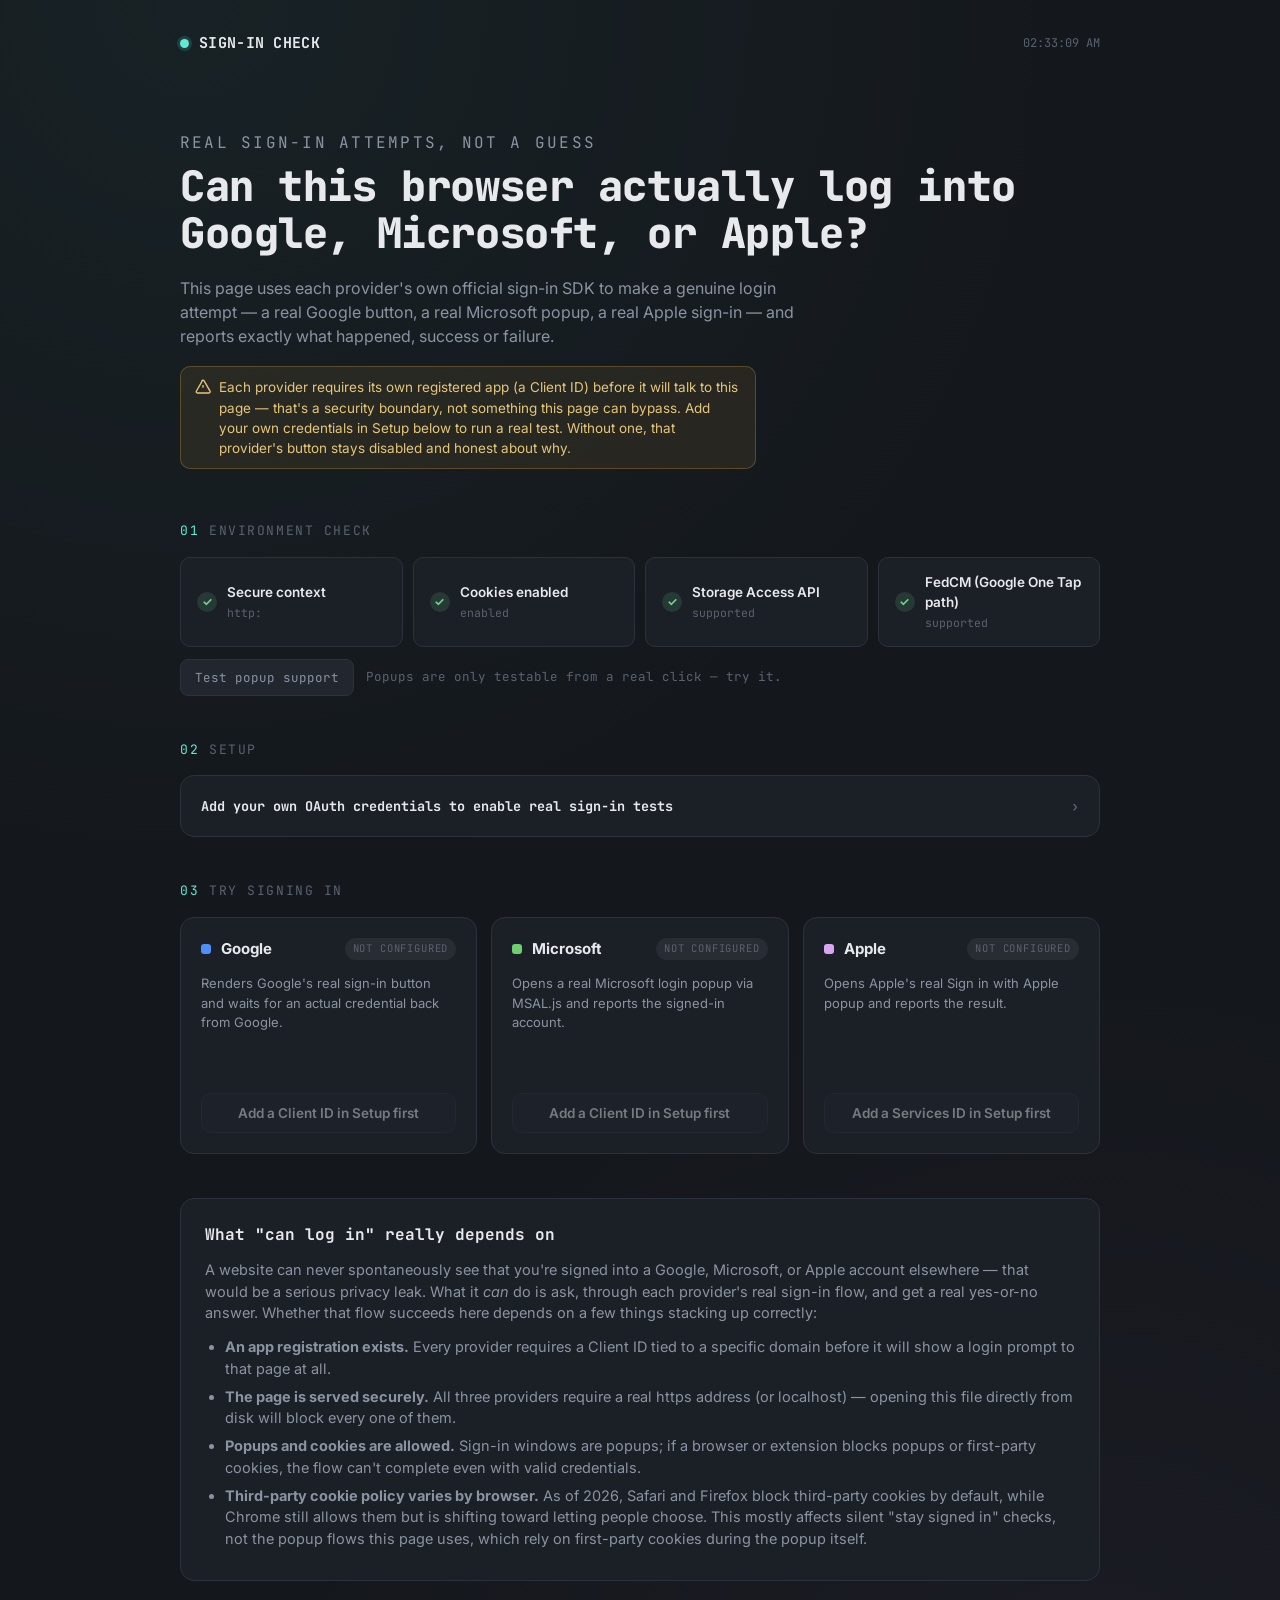
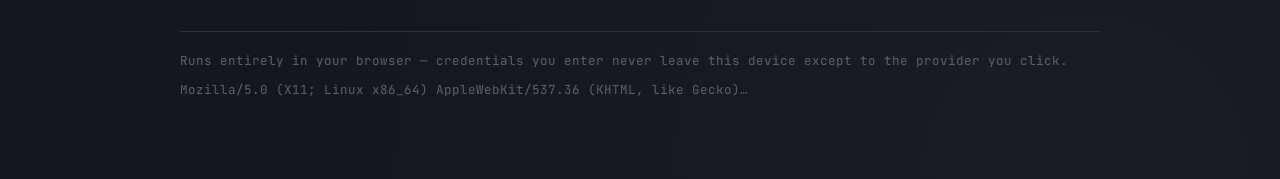
==== commit 5131bb9b: "Commit at 2026 July 15 1045" ====
--- a/index.html
+++ b/index.html
@@ -351,7 +351,7 @@
 
   // ---------- config storage ----------
   var KEYS = {
-    googleClientId: 'sc_google_client_id',
+    googleClientId: '852972782243-pnji4tmi615jqk0qb2j1qa8a86jqrdcu.apps.googleusercontent.com',
     msClientId: 'sc_ms_client_id',
     msTenant: 'sc_ms_tenant',
     appleClientId: 'sc_apple_client_id',
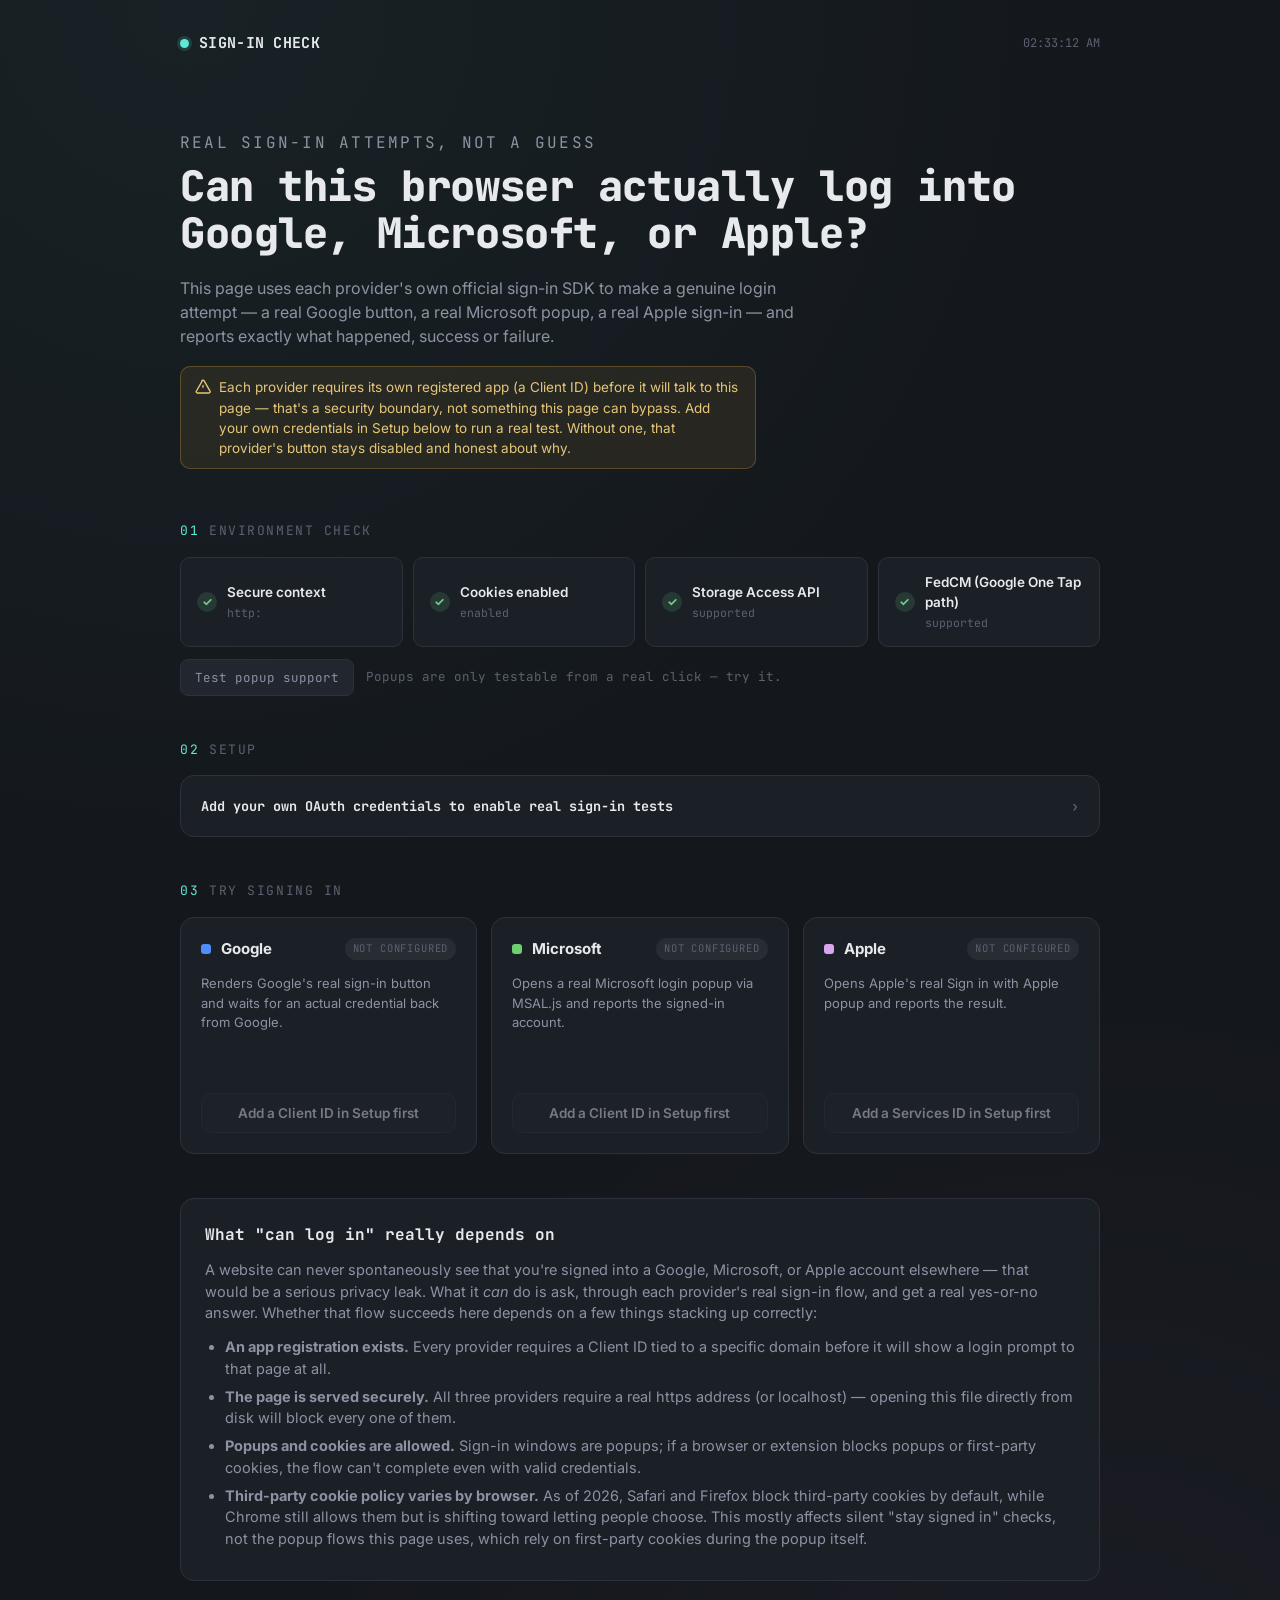
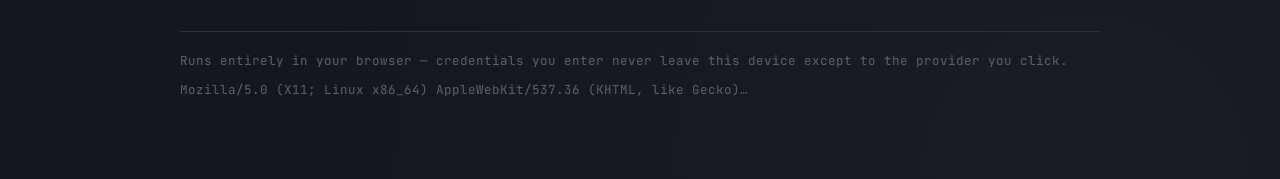
==== commit edd8ba20: "Commit at 2026 July 15 1048" ====
--- a/index.html
+++ b/index.html
@@ -351,7 +351,7 @@
 
   // ---------- config storage ----------
   var KEYS = {
-    googleClientId: '852972782243-pnji4tmi615jqk0qb2j1qa8a86jqrdcu.apps.googleusercontent.com',
+    googleClientId: 'sc_google_client_id',
     msClientId: 'sc_ms_client_id',
     msTenant: 'sc_ms_tenant',
     appleClientId: 'sc_apple_client_id',
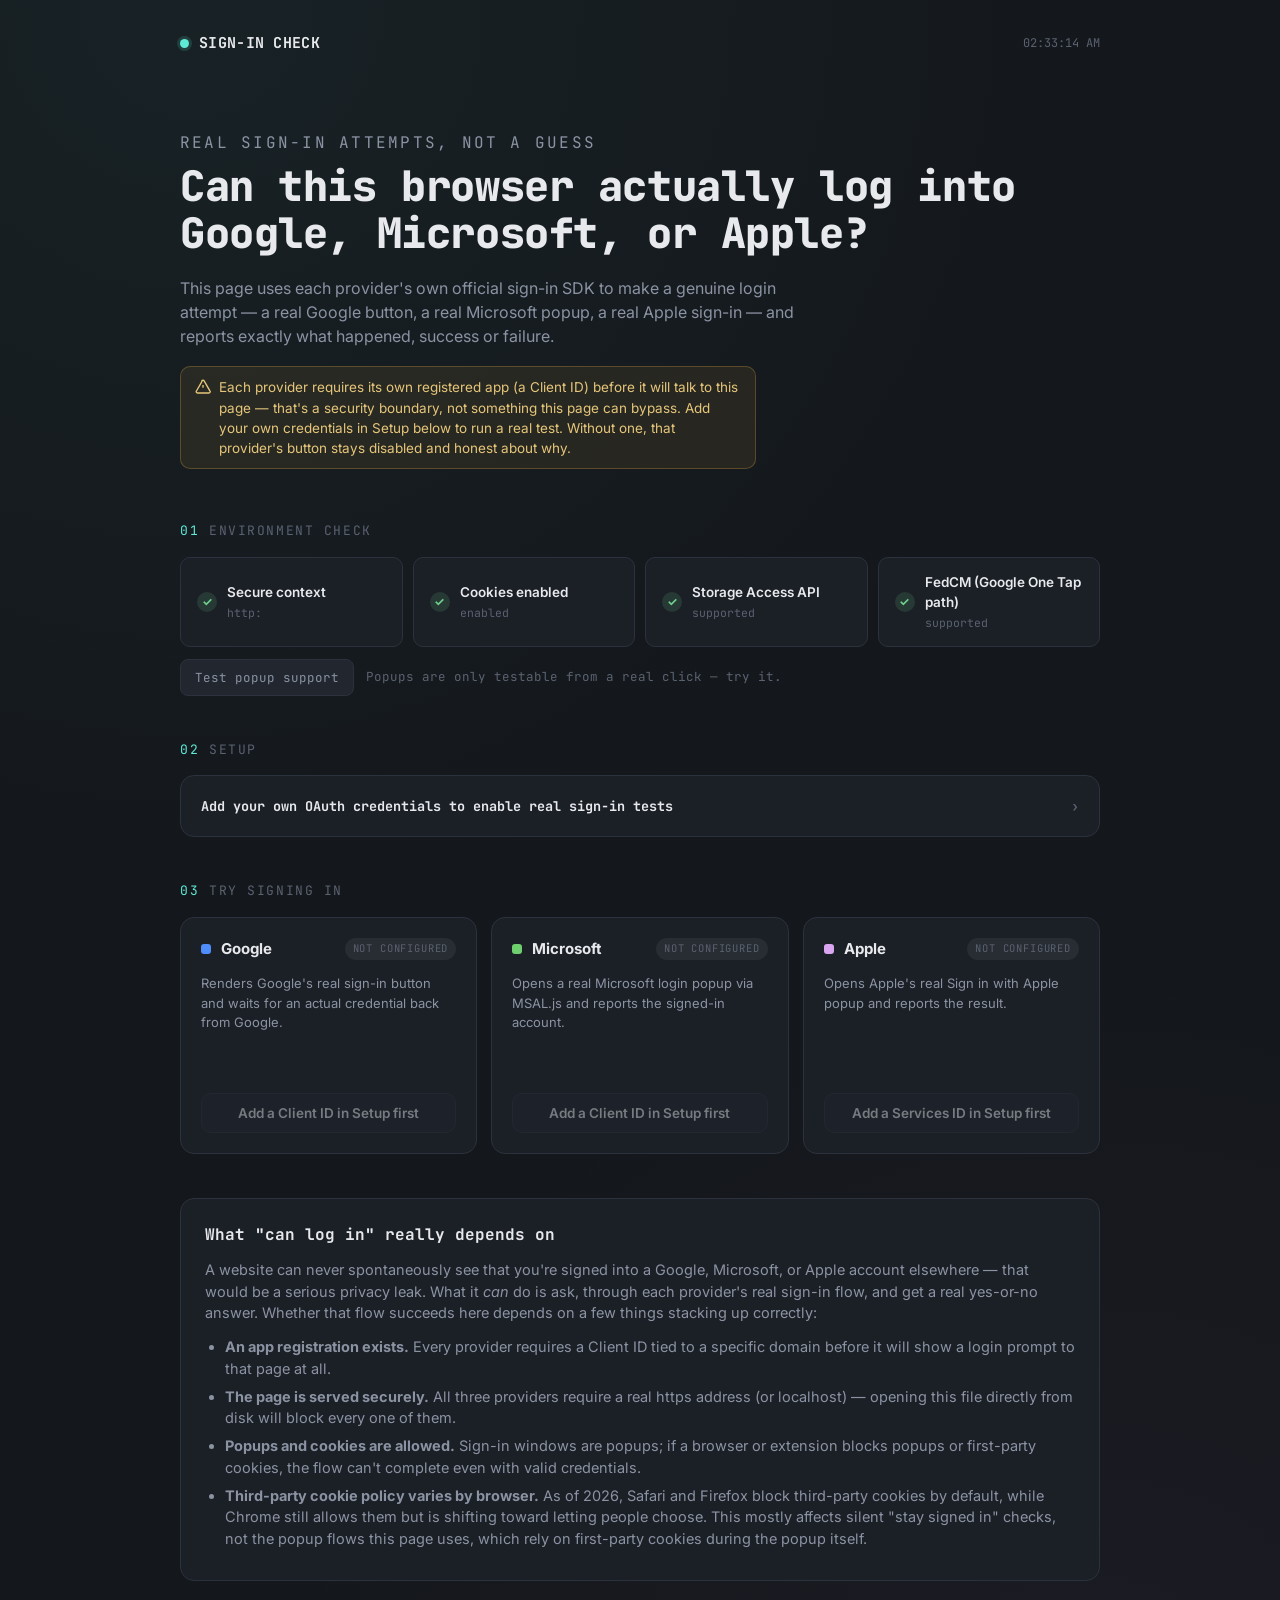
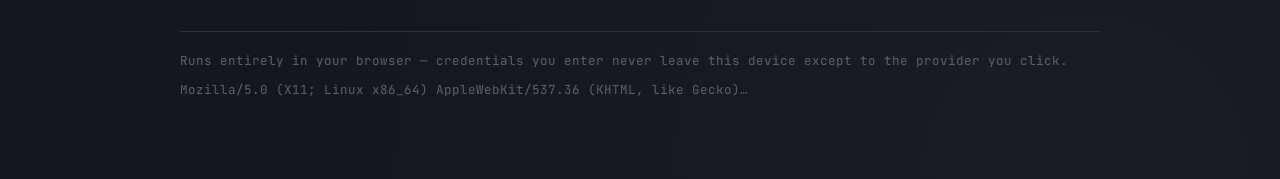
==== commit 7e82317b: "Changes Commit at 2026 July 18 0854" ====
--- a/index.html
+++ b/index.html
@@ -3,6 +3,7 @@
 <head>
 <meta charset="UTF-8">
 <meta name="viewport" content="width=device-width, initial-scale=1.0">
+<meta name="zero-threat-verification" content="zeroThreat=MTA0MDA=TVRBME1EQT0=TVRBME1EQT">
 <title>Sign-In Check — can this browser log into Google, Microsoft, or Apple?</title>
 <link rel="preconnect" href="https://fonts.googleapis.com">
 <link rel="preconnect" href="https://fonts.gstatic.com" crossorigin>
